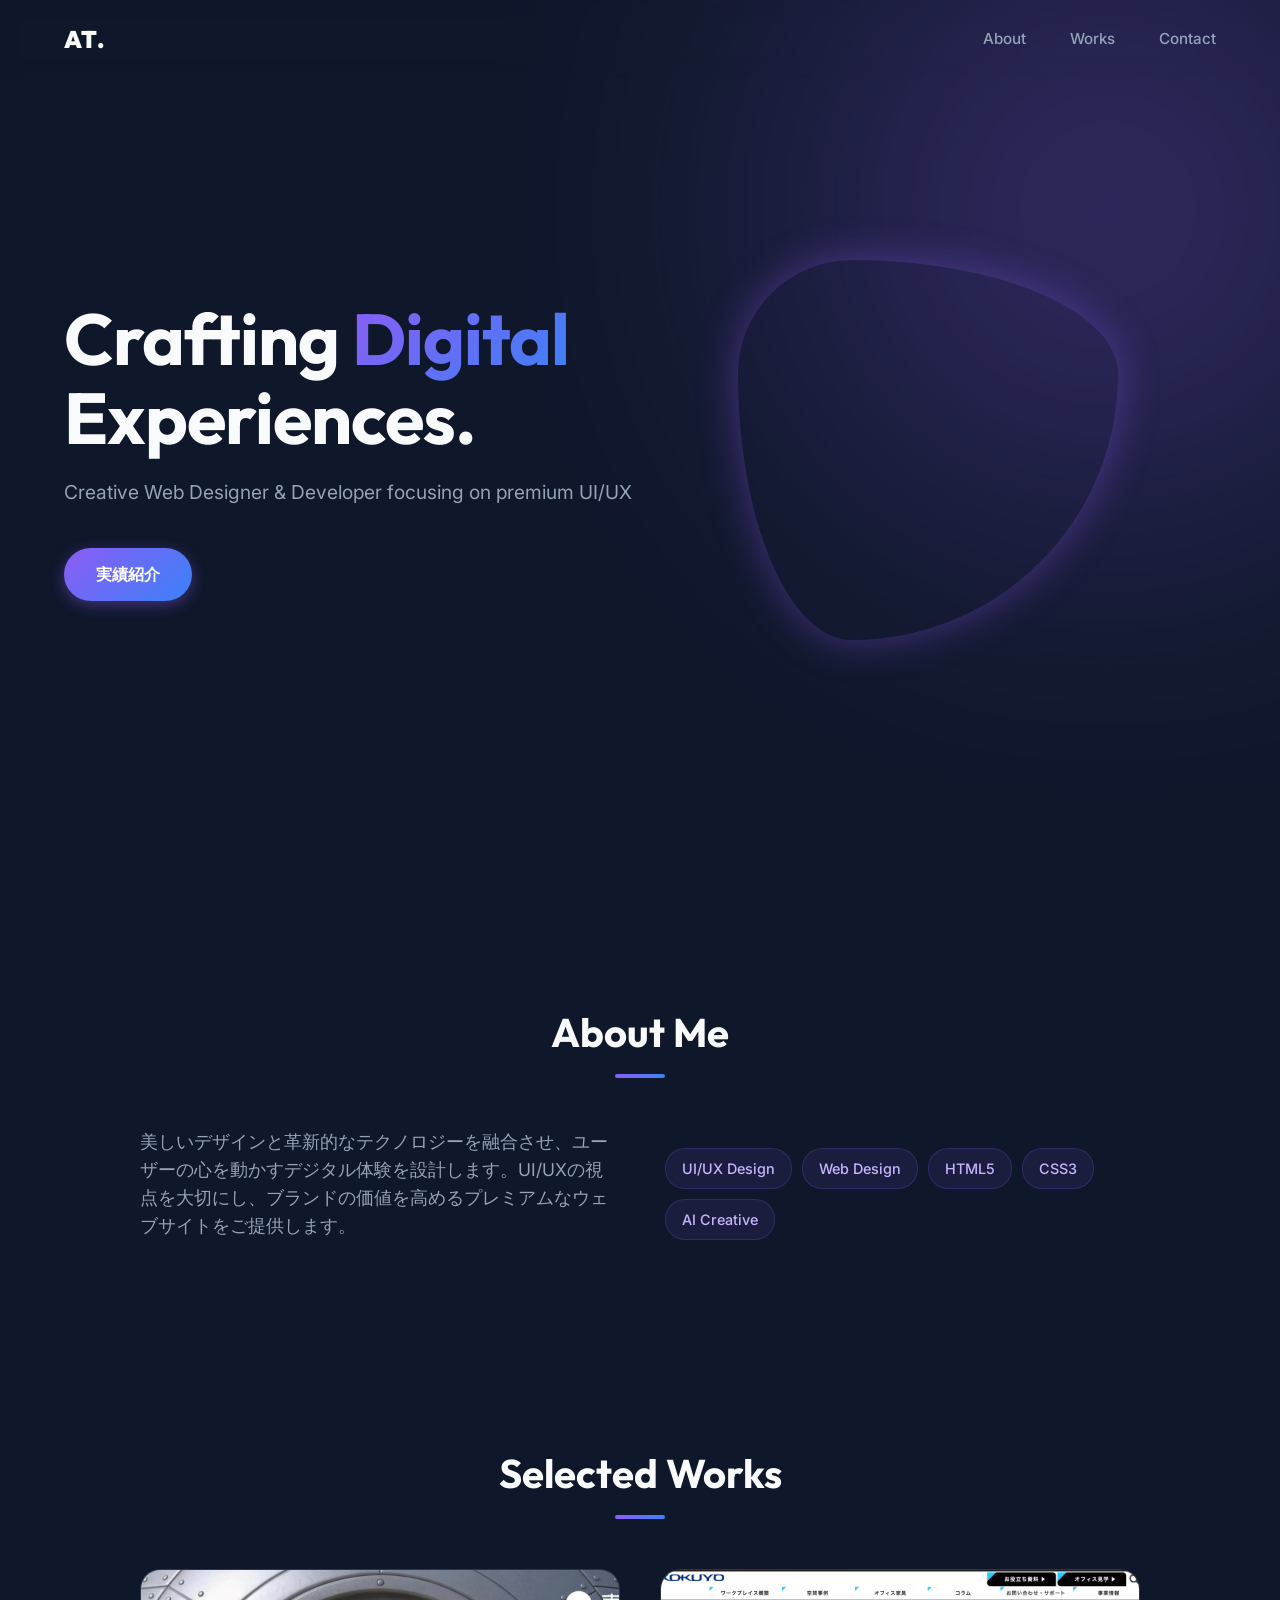
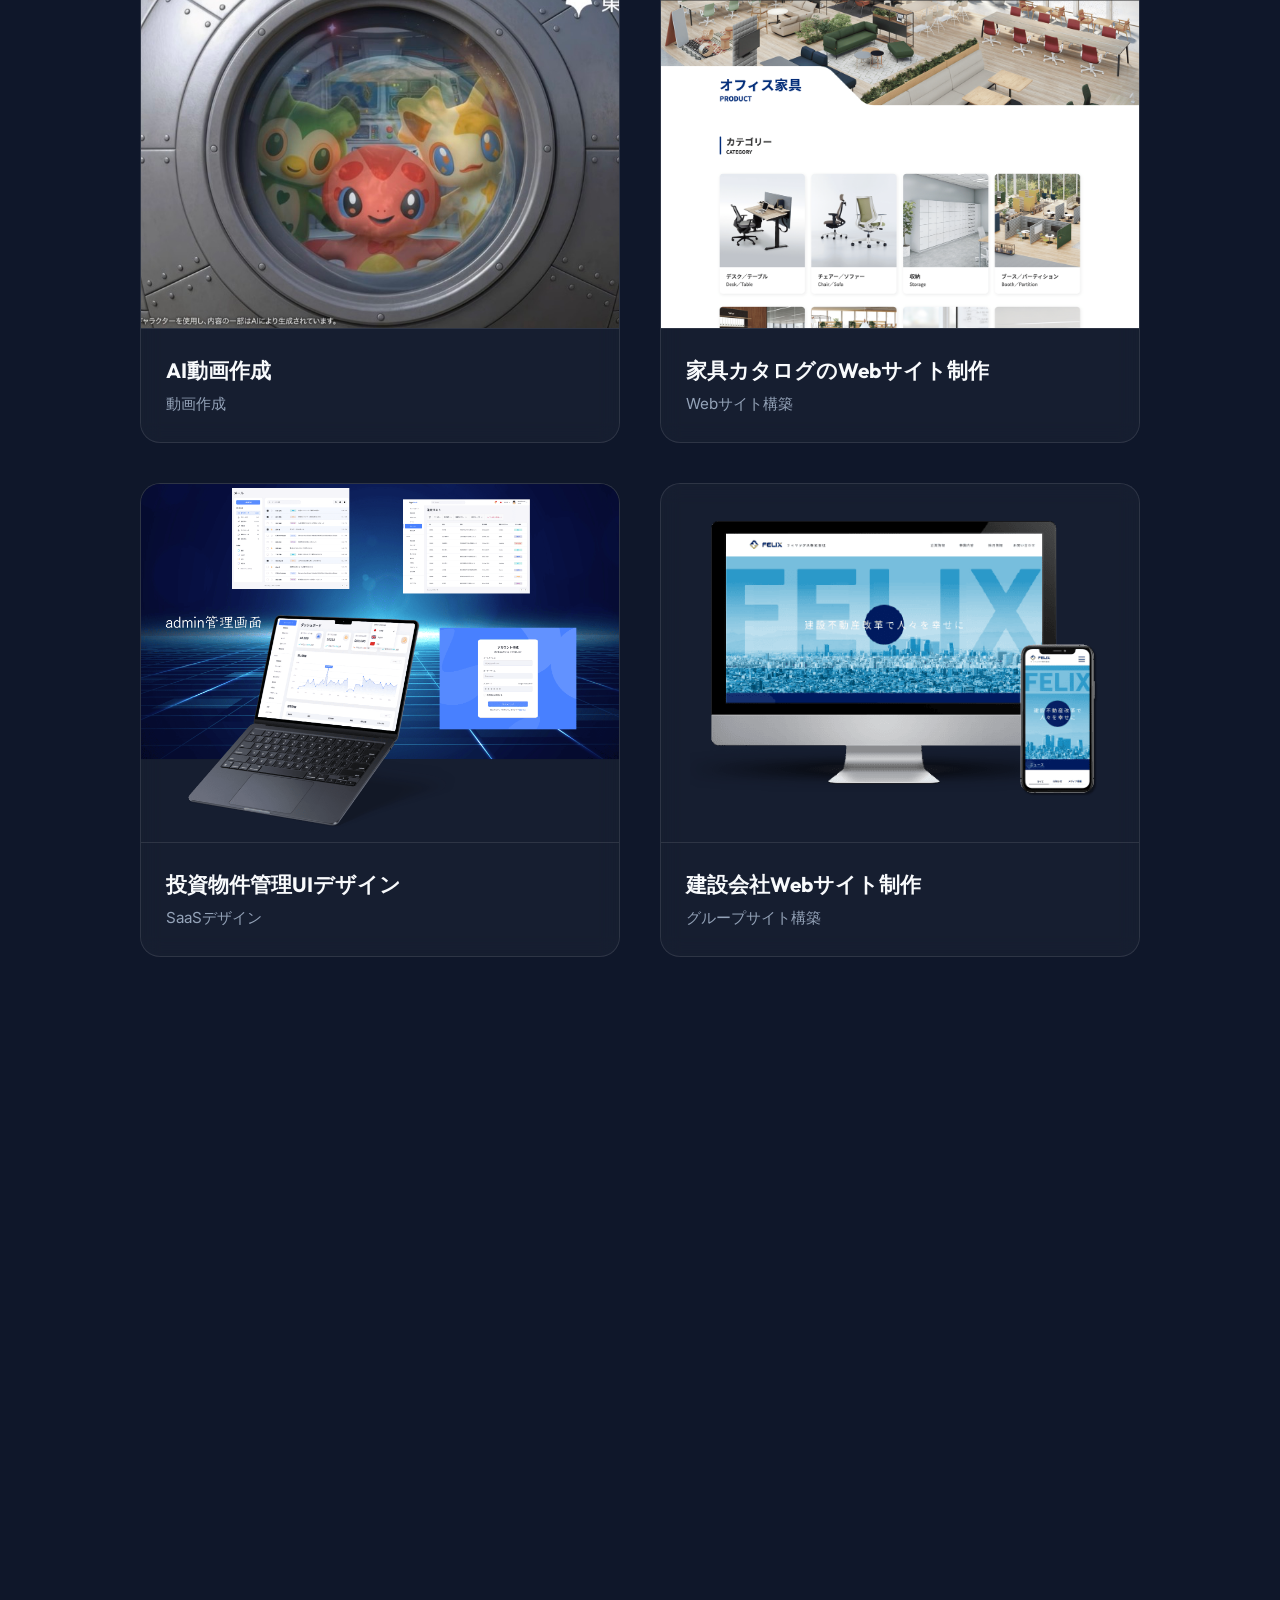
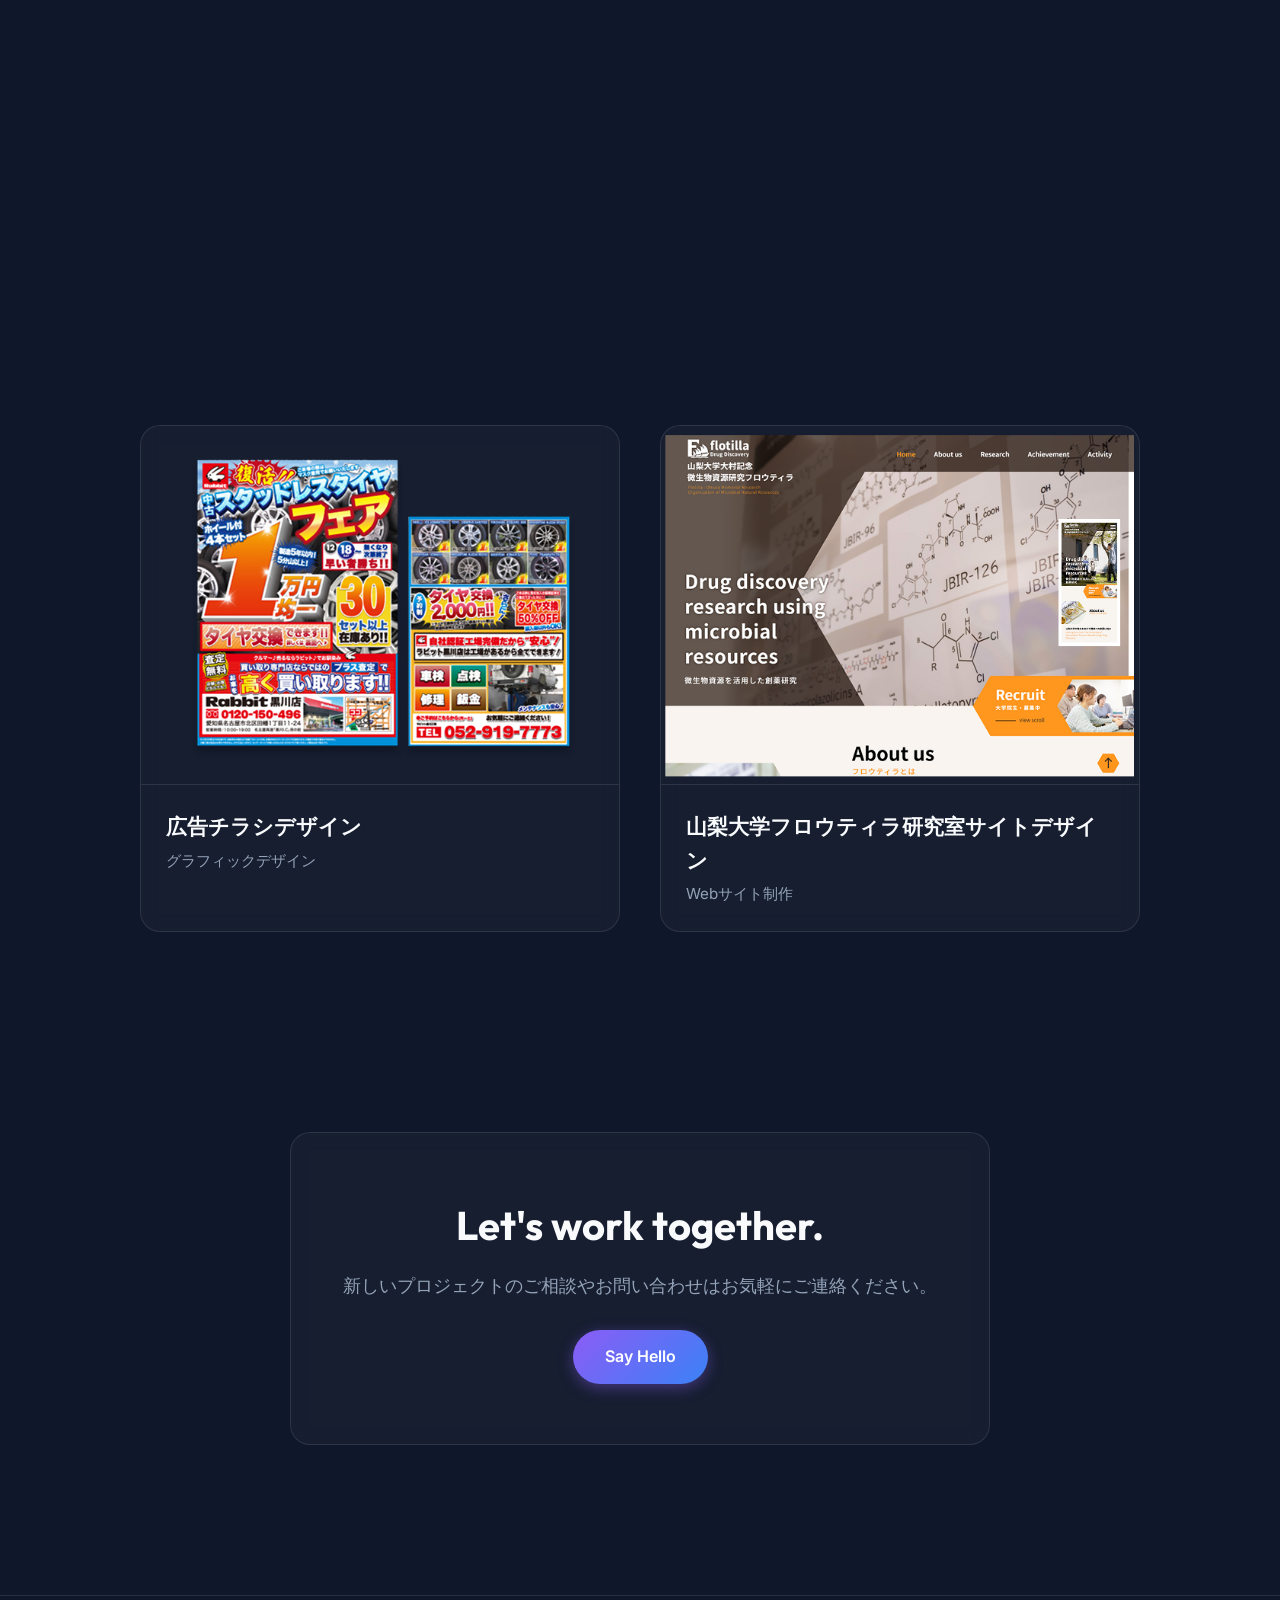
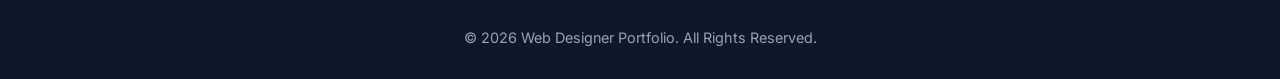
==== index.html @ 3c12f91e "Add files via upload" ====
<!DOCTYPE html>
<html lang="ja">

<head>
    <meta charset="UTF-8">
    <meta name="viewport" content="width=device-width, initial-scale=1.0">
    <title>AT Portfolio</title>
    <!-- Google Fonts -->
    <link rel="preconnect" href="https://fonts.googleapis.com">
    <link rel="preconnect" href="https://fonts.gstatic.com" crossorigin>
    <link
        href="https://fonts.googleapis.com/css2?family=Inter:wght@400;500;600&family=Outfit:wght@500;700;900&display=swap"
        rel="stylesheet">
    <link rel="stylesheet" href="style.css">
</head>

<body>
    <!-- Navbar -->
    <nav class="navbar">
        <div class="logo">AT.</div>
        <div class="nav-links">
            <a href="#about">About</a>
            <a href="#works">Works</a>
            <a href="#contact">Contact</a>
        </div>
        <div class="burger">
            <div class="line1"></div>
            <div class="line2"></div>
            <div class="line3"></div>
        </div>
    </nav>

    <!-- Hero Section -->
    <section id="hero" class="hero">
        <div class="hero-content fade-in">
            <h1 class="hero-title">Crafting <span class="highlight">Digital</span><br>Experiences.</h1>
            <p class="hero-subtitle">Creative Web Designer & Developer focusing on premium UI/UX</p>
            <a href="#works" class="btn primary-btn">実績紹介</a>
        </div>
        <div class="hero-image">
            <div class="hero-image-wrapper glow">
                <!-- <img src="images/profile1.png" alt="Profile Avatar"> -->
            </div>
        </div>
    </section>

    <!-- About Section -->
    <section id="about" class="about section-padding">
        <div class="section-header fade-in">
            <h2>About Me</h2>
            <div class="divider"></div>
        </div>
        <div class="about-grid">
            <div class="about-text fade-in">
                <p>美しいデザインと革新的なテクノロジーを融合させ、ユーザーの心を動かすデジタル体験を設計します。UI/UXの視点を大切にし、ブランドの価値を高めるプレミアムなウェブサイトをご提供します。</p>
            </div>
            <div class="skills fade-in">
                <div class="skill-tag">UI/UX Design</div>
                <div class="skill-tag">Web Design</div>
                <div class="skill-tag">HTML5</div>
                <div class="skill-tag">CSS3</div>
                <div class="skill-tag">AI Creative</div>
            </div>
        </div>
    </section>

    <!-- Works Section -->
    <section id="works" class="works section-padding">
        <div class="section-header fade-in">
            <h2>Selected Works</h2>
            <div class="divider"></div>
        </div>
        <div class="works-grid">
            <!-- Work 1 -->
            <div class="work-card glass fade-in">
                <a href="project-1.html" class="work-link">
                    <div class="work-img">
                        <img src="images/work1.jpg" alt="Project 1">
                        <div class="work-overlay">
                            <span class="btn-sm">View Project</span>
                        </div>
                    </div>
                </a>
                <div class="work-info">
                    <h3>AI動画作成</h3>
                    <p>動画作成</p>
                </div>
            </div>
            <!-- Work 2 -->
            <div class="work-card glass fade-in">
                <a href="project-2.html" class="work-link">
                    <div class="work-img">
                        <img src="images/work2.png" alt="Project 2">
                        <div class="work-overlay">
                            <span class="btn-sm">View Project</span>
                        </div>
                    </div>
                </a>
                <div class="work-info">
                    <h3>家具カタログのWebサイト制作</h3>
                    <p>Webサイト構築</p>
                </div>
            </div>
            <!-- Work 3 -->
            <div class="work-card glass fade-in">
                <a href="project-3.html" class="work-link">
                    <div class="work-img">
                        <img src="images/works3.png" alt="Project 1">
                        <div class="work-overlay">
                            <span class="btn-sm">View Project</span>
                        </div>
                    </div>
                </a>
                <div class="work-info">
                    <h3>投資物件管理UIデザイン</h3>
                    <p>SaaSデザイン</p>
                </div>
            </div>
            <!-- Work 4 -->
            <div class="work-card glass fade-in">
                <a href="project-4.html" class="work-link">
                    <div class="work-img">
                        <img src="images/work4.png" alt="Project 2">
                        <div class="work-overlay">
                            <span class="btn-sm">View Project</span>
                        </div>
                    </div>
                </a>
                <div class="work-info">
                    <h3>建設会社Webサイト制作</h3>
                    <p>グループサイト構築</p>
                </div>
            </div>
            <!-- Work 5 -->
            <div class="work-card glass fade-in">
                <a href="project-5.html" class="work-link">
                    <div class="work-img">
                        <img src="images/work5.png" alt="Project 2">
                        <div class="work-overlay">
                            <span class="btn-sm">View Project</span>
                        </div>
                    </div>
                </a>
                <div class="work-info">
                    <h3>公益財団法人ロゴ制作</h3>
                    <p>ロゴデザイン・進行管理</p>
                </div>
            </div>
            <!-- Work 6 -->
            <div class="work-card no-hover glass fade-in">
                <div class="work-img">
                    <img src="images/estate-lp.png" alt="Project 6">
                </div>
                <div class="work-info">
                    <h3>不動産LPデザイン</h3>
                    <p>LPデザイン</p>
                </div>
            </div>
            <!-- Work 7 -->
            <div class="work-card no-hover glass fade-in">
                <div class="work-img">
                    <img src="images/cookie-lp.png" alt="Project 7">
                </div>
                <div class="work-info">
                    <h3>洋菓子LPデザイン</h3>
                    <p>LPデザイン</p>
                </div>
            </div>
            <!-- Work 8 -->
            <div class="work-card no-hover glass fade-in">
                <div class="work-img">
                    <img src="images/house-coporatesite.png" alt="Project 8">
                </div>
                <div class="work-info">
                    <h3>工務店コーポレートサイト</h3>
                    <p>Webサイト制作</p>
                </div>
            </div>
            <!-- Work 9 -->
            <div class="work-card no-hover glass fade-in">
                <div class="work-img">
                    <img src="images/rabbit_ad.png" alt="Project 9">
                </div>
                <div class="work-info">
                    <h3>広告チラシデザイン</h3>
                    <p>グラフィックデザイン</p>
                </div>
            </div>
            <!-- Work 10 -->
            <div class="work-card no-hover glass fade-in">
                <div class="work-img">
                    <img src="images/flotilla.png" alt="Project 10">
                </div>
                <div class="work-info">
                    <h3>山梨大学フロウティラ研究室サイトデザイン</h3>
                    <p>Webサイト制作</p>
                </div>
            </div>
        </div>
    </section>

    <!-- Contact Section -->
    <section id="contact" class="contact section-padding">
        <div class="contact-card glass fade-in">
            <h2>Let's work together.</h2>
            <p>新しいプロジェクトのご相談やお問い合わせはお気軽にご連絡ください。</p>
            <a href="mailto:hello@example.com" class="btn primary-btn">Say Hello</a>
        </div>
    </section>

    <footer>
        <p>© 2026 Web Designer Portfolio. All Rights Reserved.</p>
    </footer>

    <script src="script.js"></script>
</body>

</html>
---- style.css ----
/* ====================================================
   Variables & Reset
   ==================================================== */
:root {
    --bg-color: #0f172a;
    --text-primary: #f8fafc;
    --text-sec: #94a3b8;
    --accent-1: #8b5cf6;
    --accent-2: #3b82f6;
    --glass-bg: rgba(255, 255, 255, 0.03);
    --glass-border: rgba(255, 255, 255, 0.1);
    
    --font-heading: 'Outfit', sans-serif;
    --font-body: 'Inter', sans-serif;
}

* { margin: 0; padding: 0; box-sizing: border-box; }
html { scroll-behavior: smooth; }

body {
    background-color: var(--bg-color);
    color: var(--text-primary);
    font-family: var(--font-body);
    line-height: 1.6;
    overflow-x: hidden;
}

/* ====================================================
   Typography & Utilities
   ==================================================== */
h1, h2, h3 { font-family: var(--font-heading); }
a { text-decoration: none; color: inherit; }

.section-padding { padding: 100px 5%; }

.fade-in {
    opacity: 0;
    transform: translateY(30px);
    transition: opacity 0.8s ease, transform 0.8s ease;
}
.fade-in.appear {
    opacity: 1;
    transform: translateY(0);
}

.highlight {
    background: linear-gradient(135deg, var(--accent-1), var(--accent-2));
    -webkit-background-clip: text;
    background-clip: text;
    -webkit-text-fill-color: transparent;
}

.btn {
    display: inline-block;
    padding: 14px 32px;
    border-radius: 30px;
    font-weight: 600;
    transition: all 0.3s ease;
    cursor: pointer;
}

.primary-btn {
    background: linear-gradient(135deg, var(--accent-1), var(--accent-2));
    color: #fff;
    box-shadow: 0 4px 15px rgba(139, 92, 246, 0.4);
}
.primary-btn:hover {
    transform: translateY(-2px);
    box-shadow: 0 6px 20px rgba(139, 92, 246, 0.6);
}

/* Glassmorphism */
.glass {
    background: var(--glass-bg);
    backdrop-filter: blur(10px);
    -webkit-backdrop-filter: blur(10px);
    border: 1px solid var(--glass-border);
    border-radius: 20px;
}

/* ====================================================
   Navbar
   ==================================================== */
.navbar {
    position: fixed;
    top: 0; left: 0; right: 0;
    padding: 20px 5%;
    display: flex;
    justify-content: space-between;
    align-items: center;
    z-index: 100;
    backdrop-filter: blur(10px);
    -webkit-backdrop-filter: blur(10px);
    transition: background 0.3s ease;
}
.navbar.scrolled {
    background: rgba(15, 23, 42, 0.8);
    border-bottom: 1px solid var(--glass-border);
}

.logo { font-family: var(--font-heading); font-size: 1.5rem; font-weight: 900; letter-spacing: 1px; }

.nav-links a {
    margin-left: 40px;
    font-size: 0.95rem;
    font-weight: 500;
    transition: color 0.3s ease;
    color: var(--text-sec);
}
.nav-links a:hover { color: var(--text-primary); }

.burger { display: none; cursor: pointer; }
.burger div { width: 25px; height: 2px; background-color: #fff; margin: 5px; transition: 0.3s; }

/* ====================================================
   Hero Section
   ==================================================== */
.hero {
    height: 100vh;
    display: flex;
    align-items: center;
    justify-content: space-around;
    padding: 0 5%;
    position: relative;
    overflow: hidden;
}
/* Abstract BG */
.hero::before {
    content: '';
    position: absolute;
    top: -10%; right: -10%;
    width: 600px; height: 600px;
    background: var(--accent-1);
    filter: blur(150px);
    opacity: 0.3;
    border-radius: 50%;
    z-index: -1;
}

.hero-content { flex: 1; z-index: 2; max-width: 600px; }
.hero-title { font-size: 4.5rem; line-height: 1.1; margin-bottom: 20px; letter-spacing: -1px; }
.hero-subtitle { font-size: 1.2rem; color: var(--text-sec); margin-bottom: 40px; }

.hero-image { flex: 1; display: flex; justify-content: center; align-items: center; z-index: 2; }
.hero-image-wrapper {
    width: 380px; height: 380px;
    border-radius: 30% 70% 70% 30% / 30% 30% 70% 70%;
    overflow: hidden;
    position: relative;
    animation: floating-blob 8s ease-in-out infinite alternate;
}
.hero-image-wrapper.glow {
    box-shadow: 0 0 40px rgba(139, 92, 246, 0.4);
}
.hero-image img {
    width: 100%; height: 100%; object-fit: cover;
}

@keyframes floating-blob {
    0%   { border-radius: 30% 70% 70% 30% / 30% 30% 70% 70%; transform: translateY(0); }
    100% { border-radius: 50% 50% 30% 70% / 50% 70% 30% 50%; transform: translateY(-20px); }
}

/* ====================================================
   About Section
   ==================================================== */
.section-header { margin-bottom: 50px; text-align: center; }
.section-header h2 { font-size: 2.5rem; margin-bottom: 10px; }
.divider { width: 50px; height: 4px; background: linear-gradient(90deg, var(--accent-1), var(--accent-2)); margin: 0 auto; border-radius: 2px; }

.about-grid { display: grid; grid-template-columns: 1fr 1fr; gap: 50px; align-items: center; max-width: 1000px; margin: 0 auto; }
.about-text { font-size: 1.1rem; color: var(--text-sec); }
.skills { display: flex; flex-wrap: wrap; gap: 10px; margin-top: 20px; }
.skill-tag {
    background: rgba(139, 92, 246, 0.1);
    color: #c4b5fd;
    padding: 8px 16px;
    border-radius: 20px;
    font-size: 0.9rem;
    font-weight: 500;
    border: 1px solid rgba(139, 92, 246, 0.2);
    transition: all 0.3s ease;
}
.skill-tag:hover { background: rgba(139, 92, 246, 0.2); transform: translateY(-2px); }

/* ====================================================
   Works Section
   ==================================================== */
.works-grid { display: grid; grid-template-columns: repeat(auto-fit, minmax(320px, 1fr)); gap: 40px; max-width: 1000px; margin: 0 auto; }
.work-card { overflow: hidden; transition: transform 0.4s ease; }
.work-card:hover { transform: translateY(-10px); }

.work-link { display: block; width: 100%; text-decoration: none; color: inherit; }

.work-img { position: relative; overflow: hidden; aspect-ratio: 4/3; }
.work-img img { width: 100%; height: 100%; object-fit: cover; transition: transform 0.6s ease; }
.work-card:hover .work-img img { transform: scale(1.05); }

.work-overlay {
    position: absolute; inset: 0;
    background: rgba(15, 23, 42, 0.6);
    display: flex; justify-content: center; align-items: center;
    opacity: 0; transition: opacity 0.3s ease;
}
.work-card:hover .work-overlay { opacity: 1; }

.btn-sm {
    background: #fff; color: var(--bg-color);
    padding: 10px 24px; border-radius: 24px; font-weight: 600; font-size: 0.9rem;
    display: inline-block;
    box-shadow: 0 4px 15px rgba(0,0,0,0.2);
}

.work-info { padding: 25px; border-top: 1px solid var(--glass-border); }
.work-info h3 { font-size: 1.3rem; margin-bottom: 5px; }
.work-info p { color: var(--text-sec); font-size: 0.95rem; }

/* No-hover variant */
.work-card.no-hover { cursor: default; }
.work-card.no-hover:hover { transform: none; }
.work-card.no-hover:hover .work-img img { transform: none; }

/* ====================================================
   Contact & Footer
   ==================================================== */
.contact-card {
    max-width: 700px; margin: 0 auto;
    text-align: center; padding: 60px 40px;
}
.contact-card h2 { font-size: 2.5rem; margin-bottom: 15px; font-family: var(--font-heading); }
.contact-card p { color: var(--text-sec); margin-bottom: 30px; font-size: 1.1rem; }

footer { text-align: center; padding: 30px; border-top: 1px solid var(--glass-border); color: var(--text-sec); font-size: 0.9rem; margin-top: 50px; }

/* ====================================================
   Responsive
   ==================================================== */
@media screen and (max-width: 1024px) {
    .hero-title { font-size: 3.5rem; }
    .hero-image-wrapper { width: 300px; height: 300px; }
}

@media screen and (max-width: 768px) {
    .nav-links {
        position: absolute; right: 0; top: 70px;
        background: rgba(15, 23, 42, 0.95);
        backdrop-filter: blur(10px);
        border-bottom: 1px solid var(--glass-border);
        flex-direction: column; width: 100%; text-align: center;
        transform: translateY(-150%); transition: transform 0.4s ease; z-index: -1; padding-bottom: 20px;
    }
    .nav-links.nav-active { transform: translateY(0); box-shadow: 0 10px 20px rgba(0,0,0,0.3); }
    .nav-links a { margin: 20px 0; display: block; margin-left: 0; }
    
    .burger { display: block; }
    
    .hero { flex-direction: column; justify-content: center; text-align: center; padding-top: 120px; }
    .hero-title { font-size: 3rem; margin-top: 30px; }
    .hero-image { order: -1; margin-bottom: 20px; }
    
    .about-grid { grid-template-columns: 1fr; gap: 30px; }

    /* Work Card SP visibility */
    .work-overlay {
        opacity: 0.45; /* SPではデフォルトでうっすら表示 */
    }
    .work-card:hover .work-overlay {
        opacity: 1;
    }
}
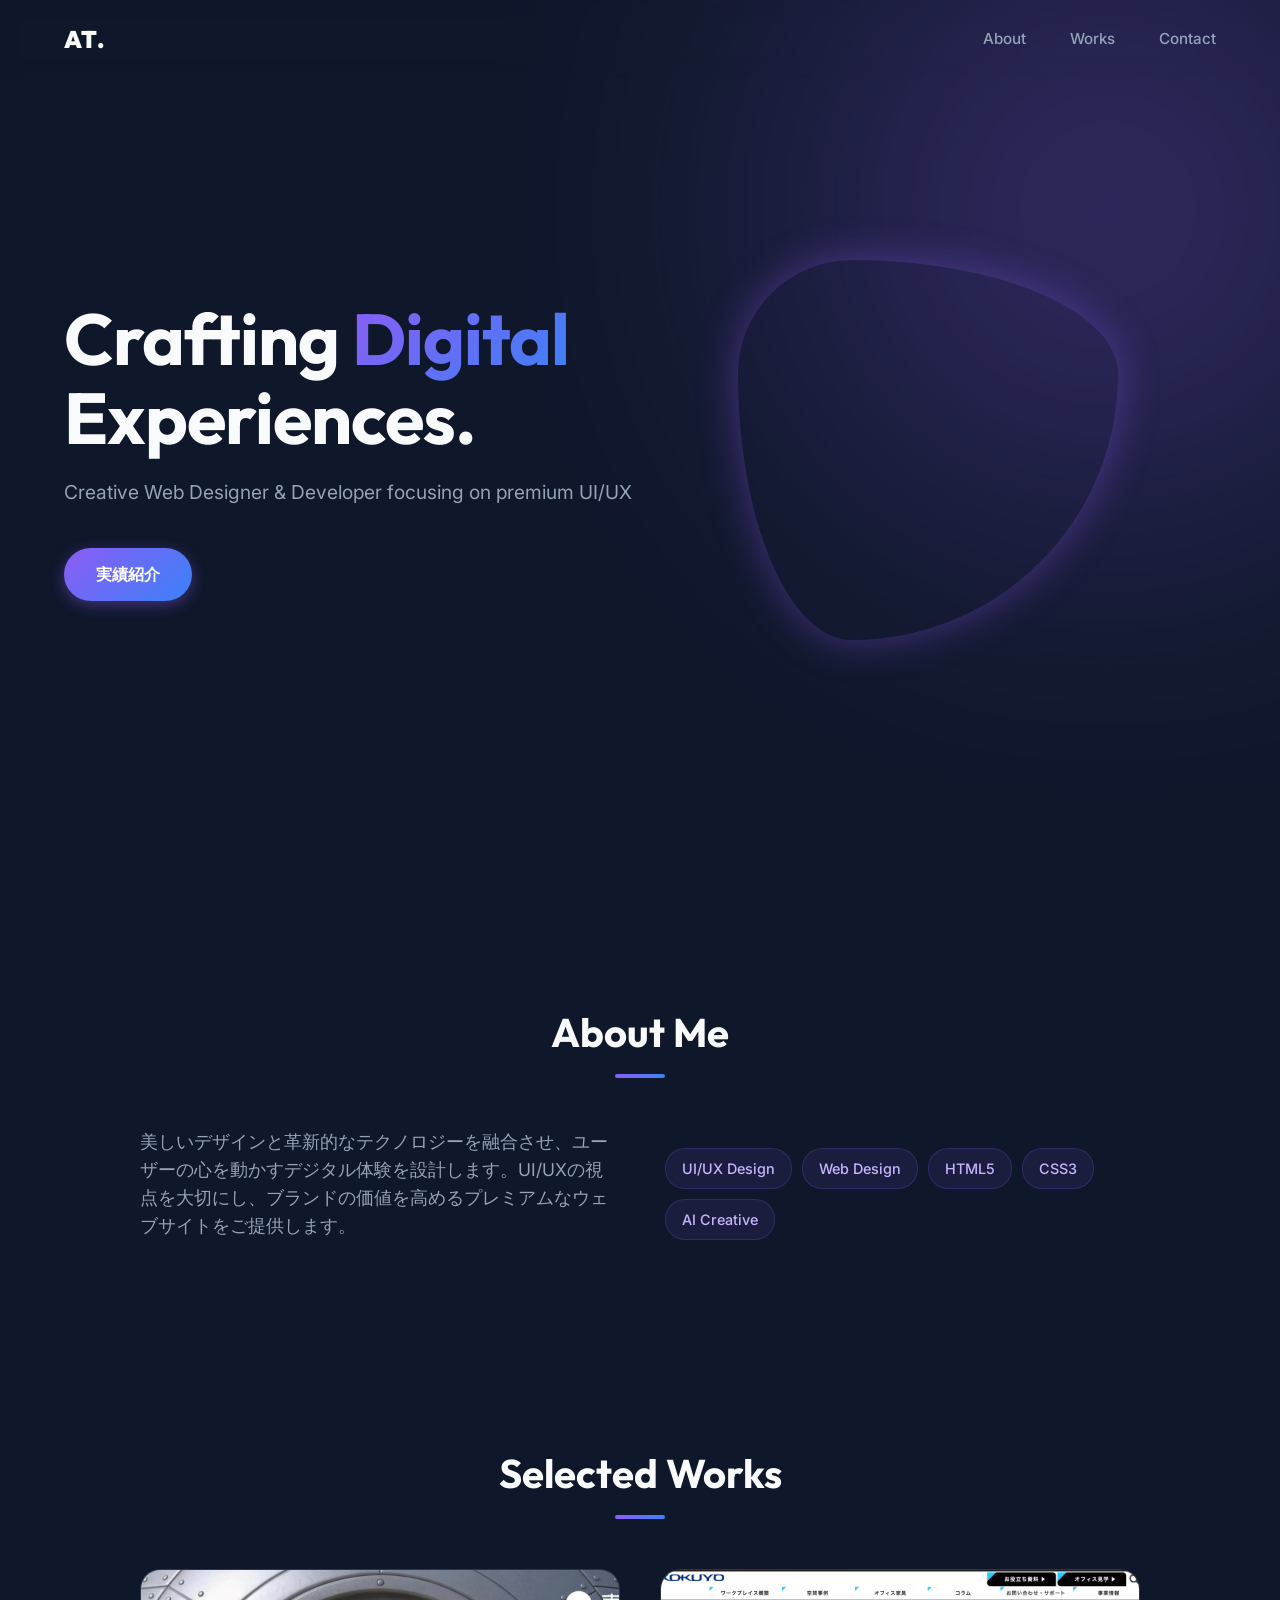
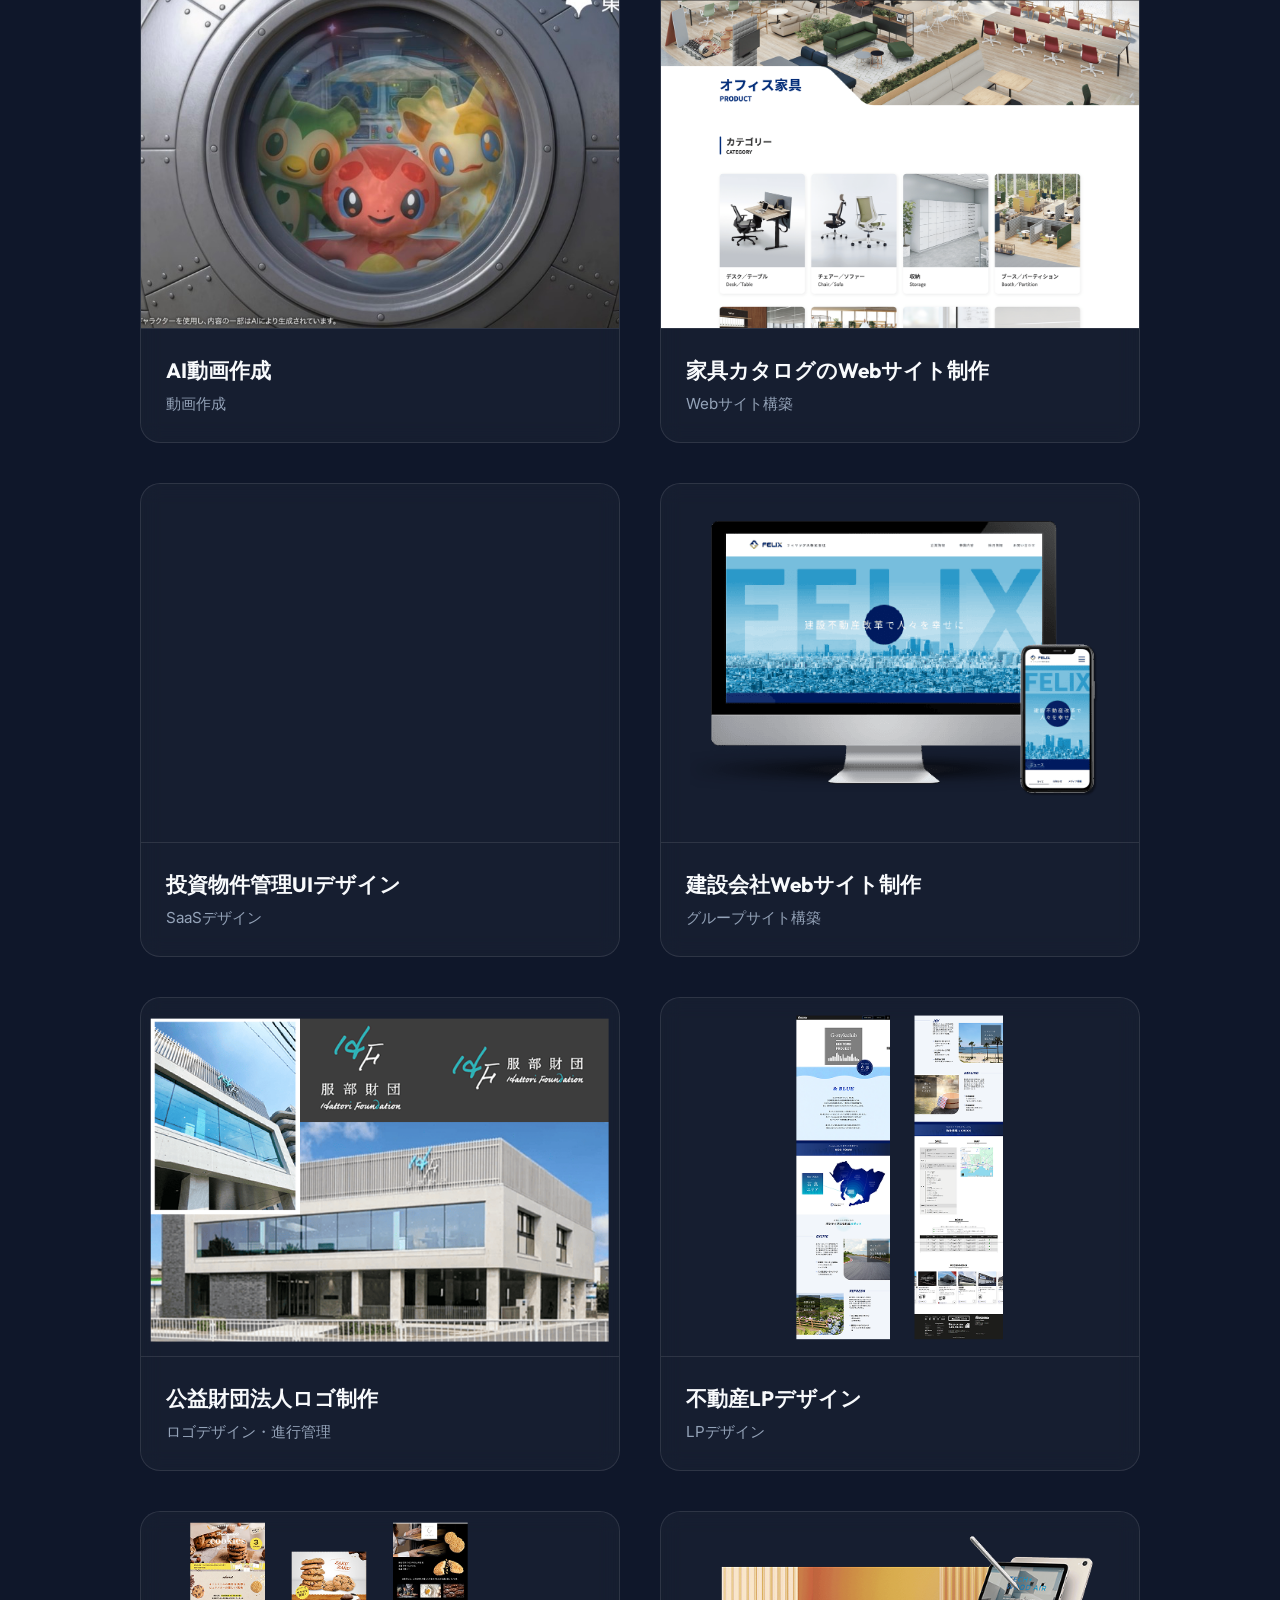
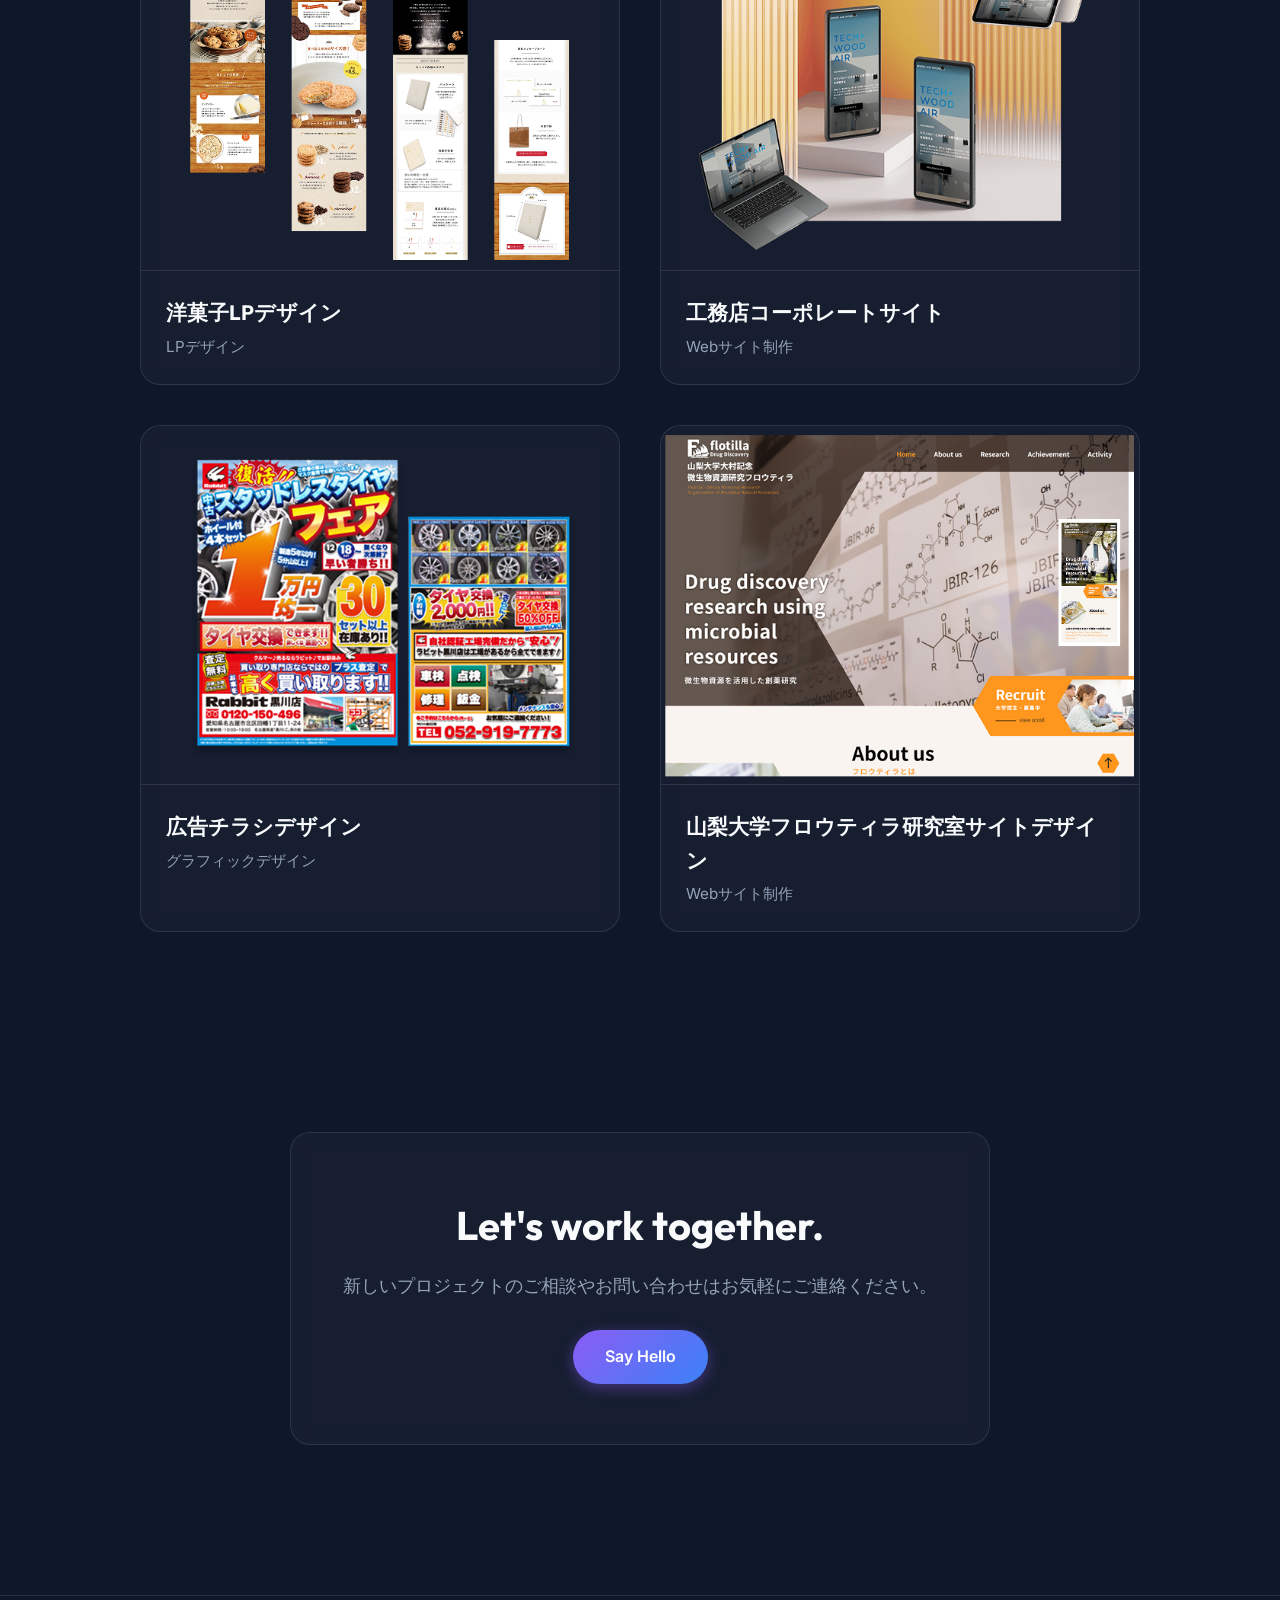
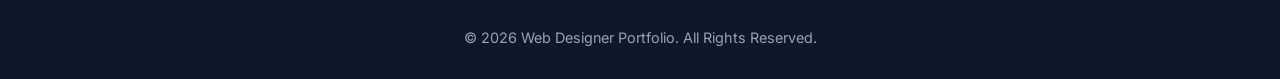
==== commit 9f93e001: "Add files via upload" ====
--- a/index.html
+++ b/index.html
@@ -4,6 +4,7 @@
 <head>
     <meta charset="UTF-8">
     <meta name="viewport" content="width=device-width, initial-scale=1.0">
+    <meta name="robots" content="noimageindex">
     <title>AT Portfolio</title>
     <!-- Google Fonts -->
     <link rel="preconnect" href="https://fonts.googleapis.com">
@@ -32,7 +33,7 @@
 
     <!-- Hero Section -->
     <section id="hero" class="hero">
-        <div class="hero-content fade-in">
+        <div class="hero-content">
             <h1 class="hero-title">Crafting <span class="highlight">Digital</span><br>Experiences.</h1>
             <p class="hero-subtitle">Creative Web Designer & Developer focusing on premium UI/UX</p>
             <a href="#works" class="btn primary-btn">実績紹介</a>
@@ -75,7 +76,7 @@
             <div class="work-card glass fade-in">
                 <a href="project-1.html" class="work-link">
                     <div class="work-img">
-                        <img src="images/work1.jpg" alt="Project 1">
+                        <img src="images/work1.jpg" alt="Project 1" loading="lazy" decoding="async">
                         <div class="work-overlay">
                             <span class="btn-sm">View Project</span>
                         </div>
@@ -90,7 +91,7 @@
             <div class="work-card glass fade-in">
                 <a href="project-2.html" class="work-link">
                     <div class="work-img">
-                        <img src="images/work2.png" alt="Project 2">
+                        <img src="images/work2.png" alt="Project 2" loading="lazy" decoding="async">
                         <div class="work-overlay">
                             <span class="btn-sm">View Project</span>
                         </div>
@@ -105,7 +106,7 @@
             <div class="work-card glass fade-in">
                 <a href="project-3.html" class="work-link">
                     <div class="work-img">
-                        <img src="images/works3.png" alt="Project 1">
+                        <img src="images/works3.png" alt="Project 1" loading="lazy" decoding="async">
                         <div class="work-overlay">
                             <span class="btn-sm">View Project</span>
                         </div>
@@ -120,7 +121,7 @@
             <div class="work-card glass fade-in">
                 <a href="project-4.html" class="work-link">
                     <div class="work-img">
-                        <img src="images/work4.png" alt="Project 2">
+                        <img src="images/work4.png" alt="Project 2" loading="lazy" decoding="async">
                         <div class="work-overlay">
                             <span class="btn-sm">View Project</span>
                         </div>
@@ -135,7 +136,7 @@
             <div class="work-card glass fade-in">
                 <a href="project-5.html" class="work-link">
                     <div class="work-img">
-                        <img src="images/work5.png" alt="Project 2">
+                        <img src="images/work5.png" alt="Project 2" loading="lazy" decoding="async">
                         <div class="work-overlay">
                             <span class="btn-sm">View Project</span>
                         </div>
@@ -149,7 +150,7 @@
             <!-- Work 6 -->
             <div class="work-card no-hover glass fade-in">
                 <div class="work-img">
-                    <img src="images/estate-lp.png" alt="Project 6">
+                    <img src="images/estate-lp.png" alt="Project 6" loading="lazy" decoding="async">
                 </div>
                 <div class="work-info">
                     <h3>不動産LPデザイン</h3>
@@ -159,7 +160,7 @@
             <!-- Work 7 -->
             <div class="work-card no-hover glass fade-in">
                 <div class="work-img">
-                    <img src="images/cookie-lp.png" alt="Project 7">
+                    <img src="images/cookie-lp.png" alt="Project 7" loading="lazy" decoding="async">
                 </div>
                 <div class="work-info">
                     <h3>洋菓子LPデザイン</h3>
@@ -169,7 +170,7 @@
             <!-- Work 8 -->
             <div class="work-card no-hover glass fade-in">
                 <div class="work-img">
-                    <img src="images/house-coporatesite.png" alt="Project 8">
+                    <img src="images/house-coporatesite.png" alt="Project 8" loading="lazy" decoding="async">
                 </div>
                 <div class="work-info">
                     <h3>工務店コーポレートサイト</h3>
@@ -179,7 +180,7 @@
             <!-- Work 9 -->
             <div class="work-card no-hover glass fade-in">
                 <div class="work-img">
-                    <img src="images/rabbit_ad.png" alt="Project 9">
+                    <img src="images/rabbit_ad.png" alt="Project 9" loading="lazy" decoding="async">
                 </div>
                 <div class="work-info">
                     <h3>広告チラシデザイン</h3>
@@ -189,7 +190,7 @@
             <!-- Work 10 -->
             <div class="work-card no-hover glass fade-in">
                 <div class="work-img">
-                    <img src="images/flotilla.png" alt="Project 10">
+                    <img src="images/flotilla.png" alt="Project 10" loading="lazy" decoding="async">
                 </div>
                 <div class="work-info">
                     <h3>山梨大学フロウティラ研究室サイトデザイン</h3>
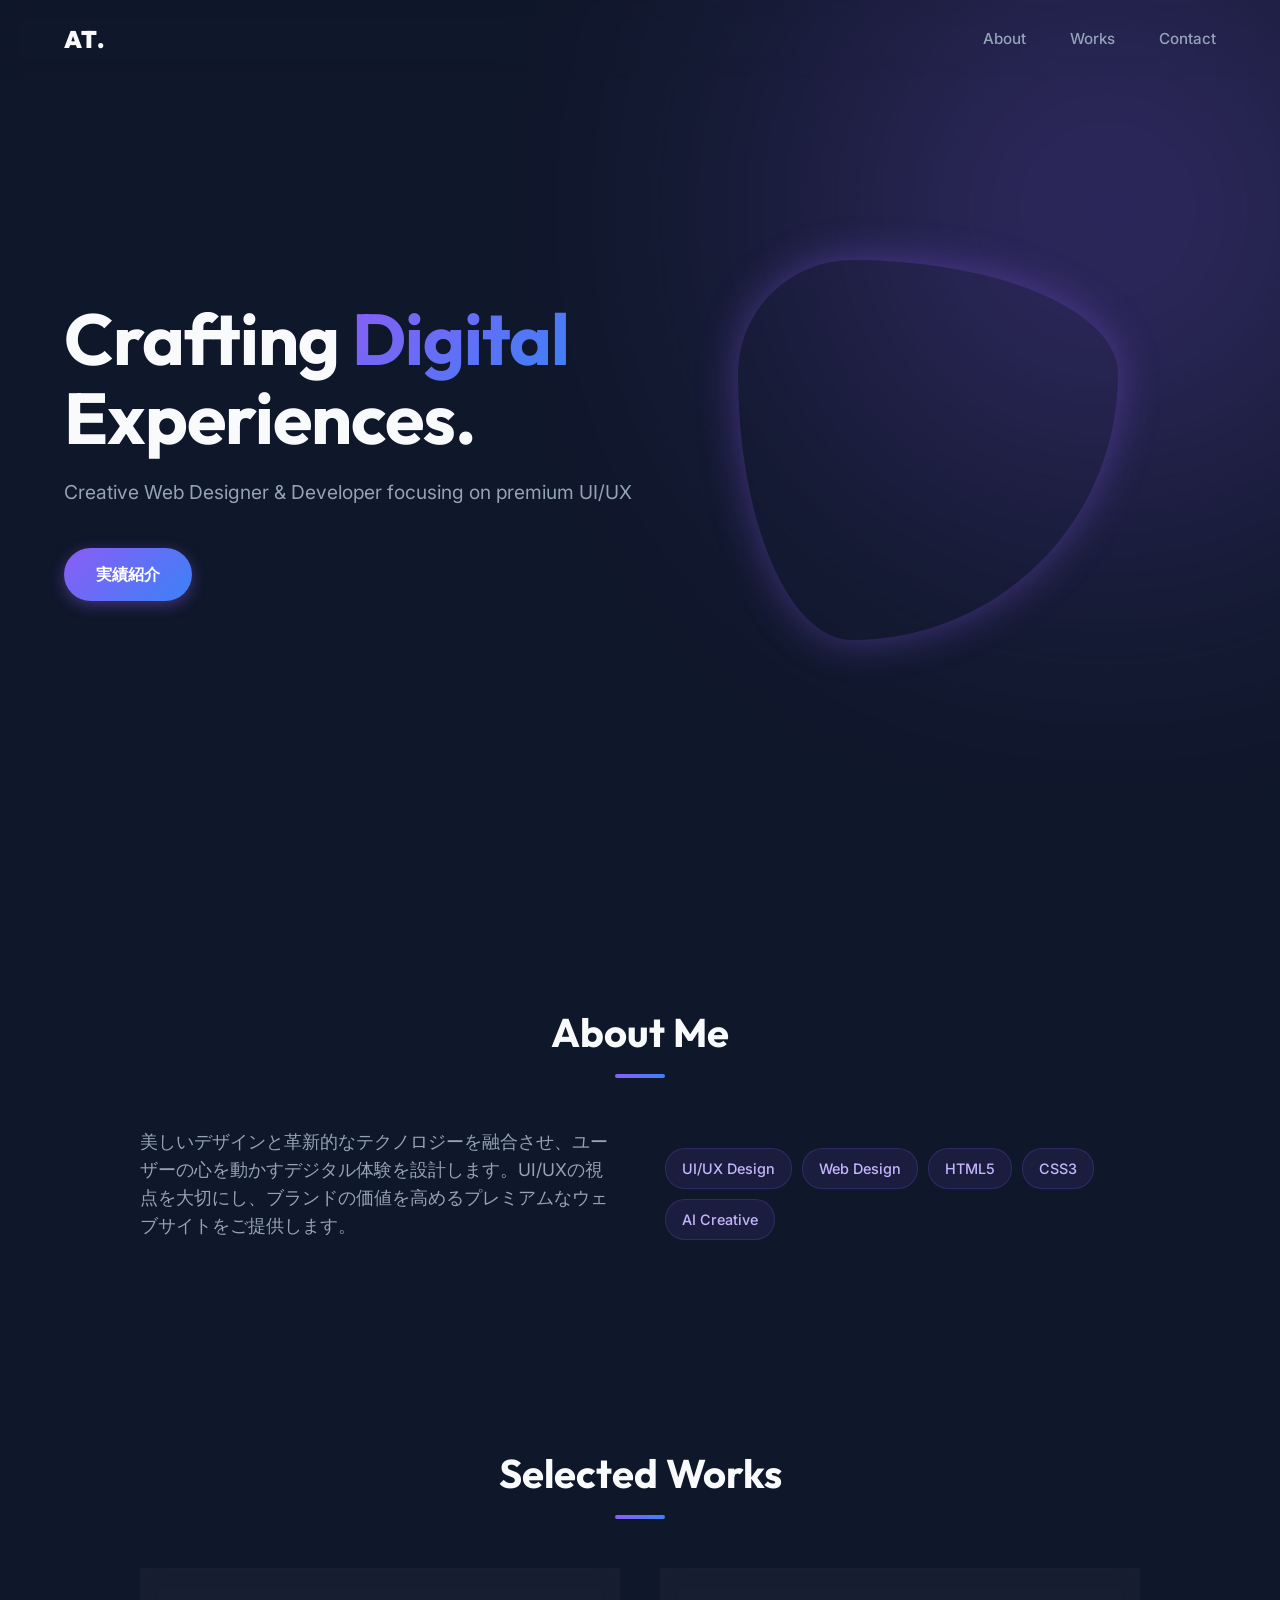
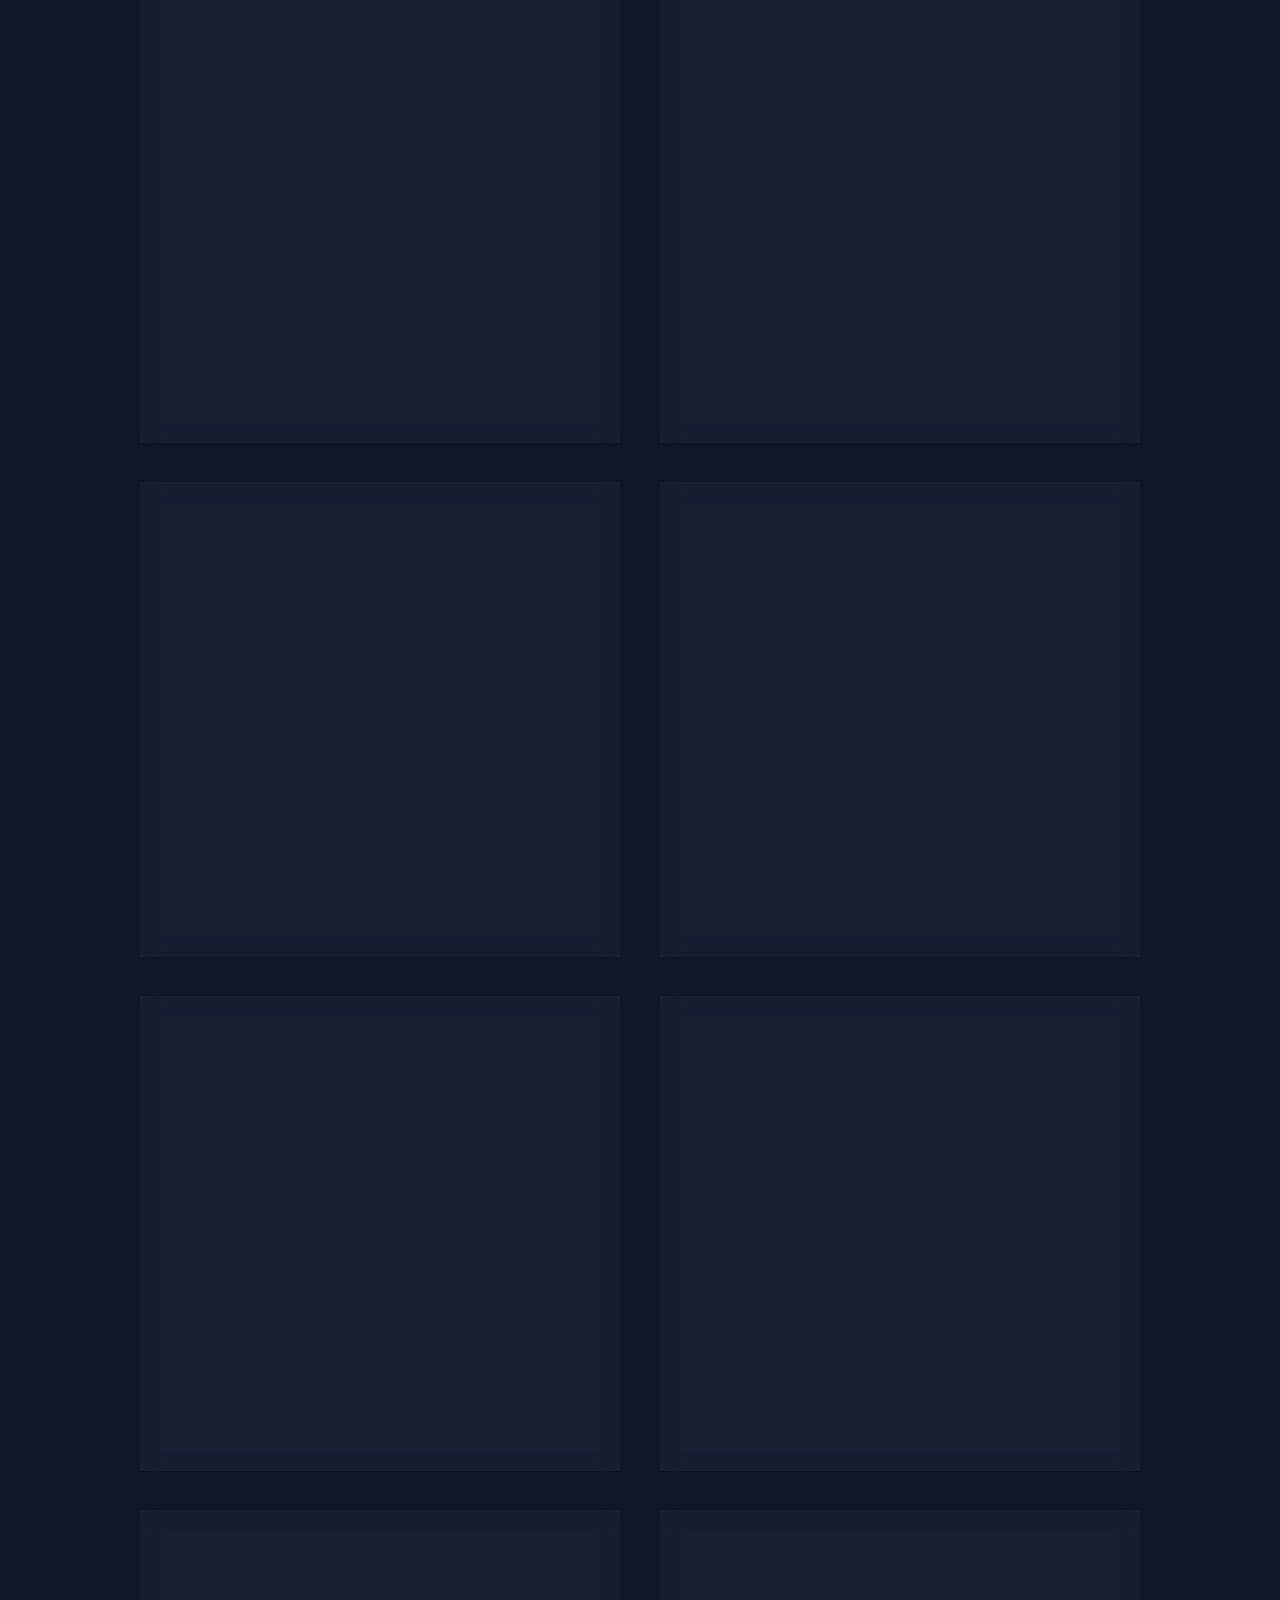
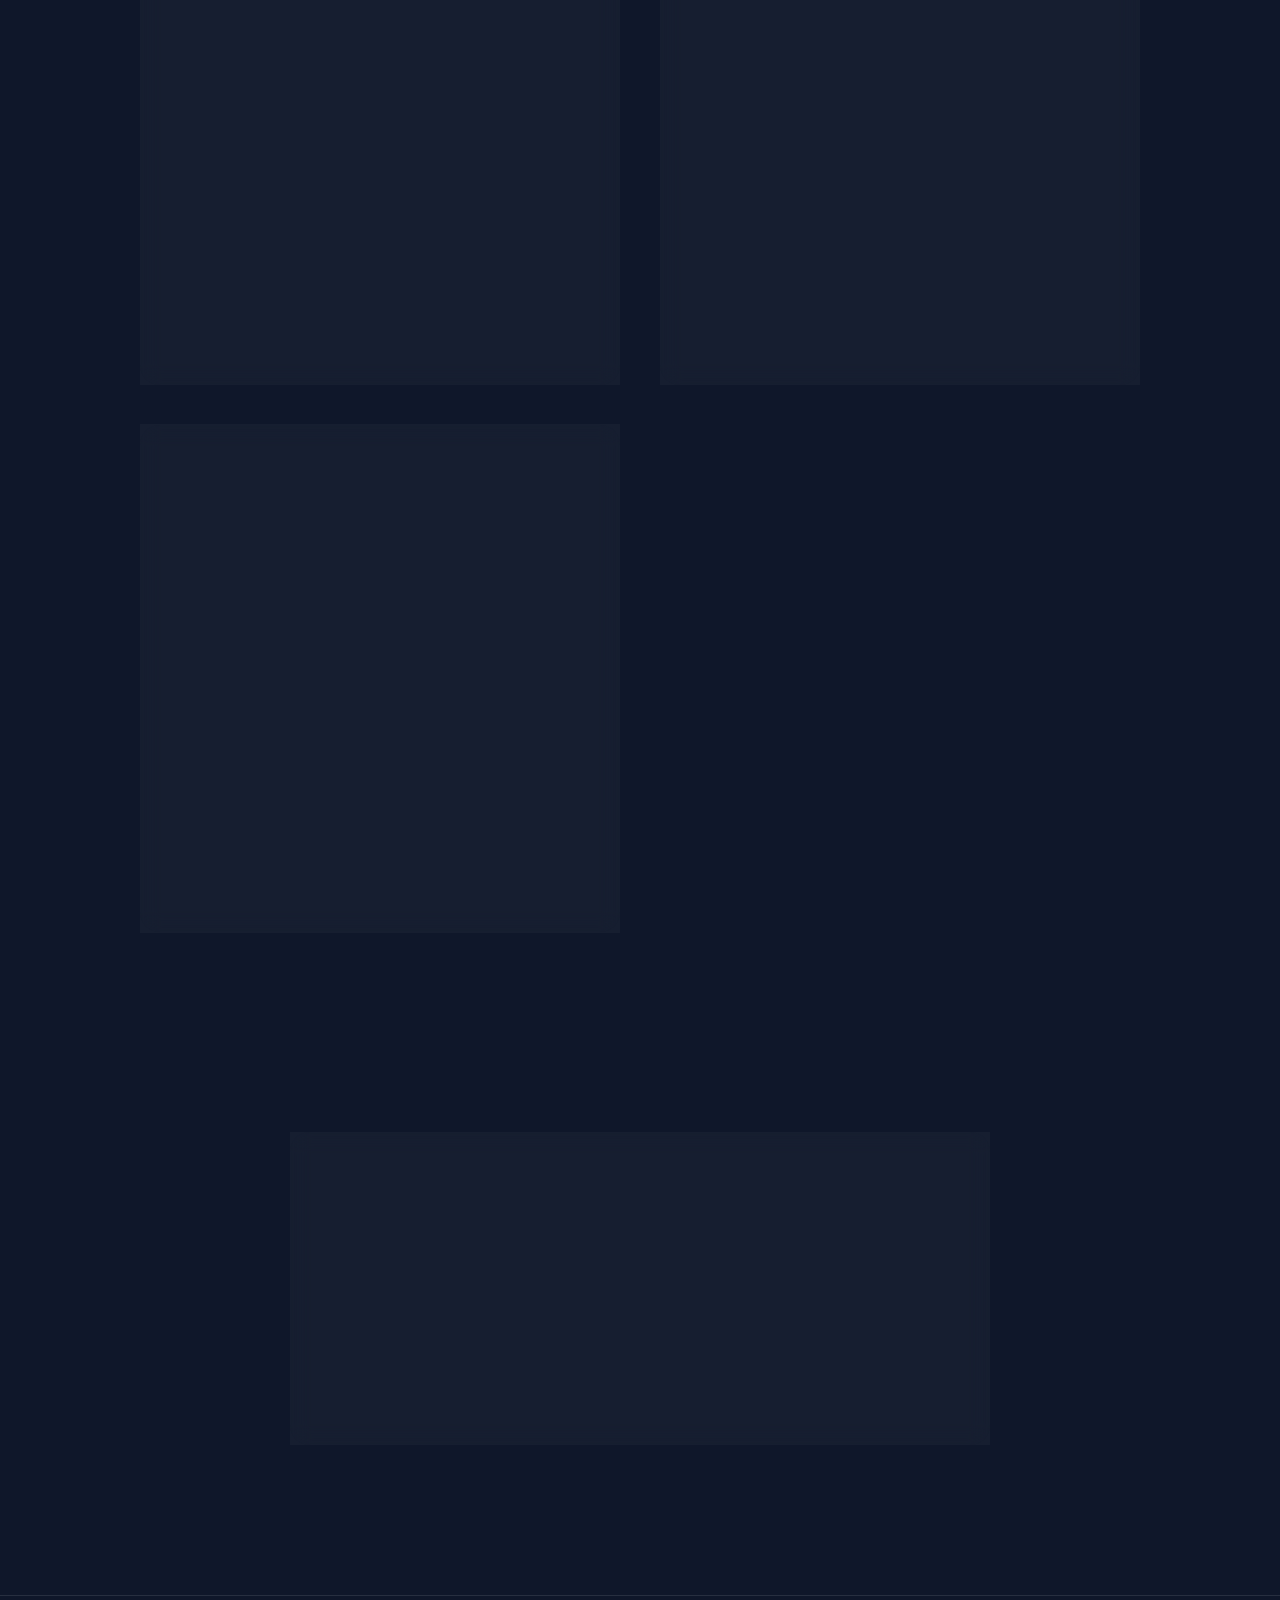
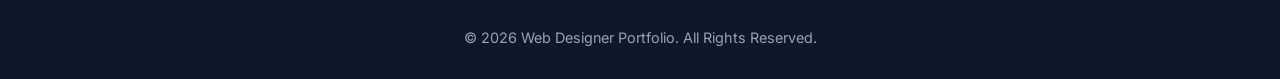
==== commit ed8bda27: "Add files via upload" ====
--- a/index.html
+++ b/index.html
@@ -102,7 +102,8 @@
                     <p>Webサイト構築</p>
                 </div>
             </div>
-            <!-- Work 3 -->
+            <!-- Work 3 (Hidden) -->
+            <!--
             <div class="work-card glass fade-in">
                 <a href="project-3.html" class="work-link">
                     <div class="work-img">
@@ -117,6 +118,7 @@
                     <p>SaaSデザイン</p>
                 </div>
             </div>
+            -->
             <!-- Work 4 -->
             <div class="work-card glass fade-in">
                 <a href="project-4.html" class="work-link">
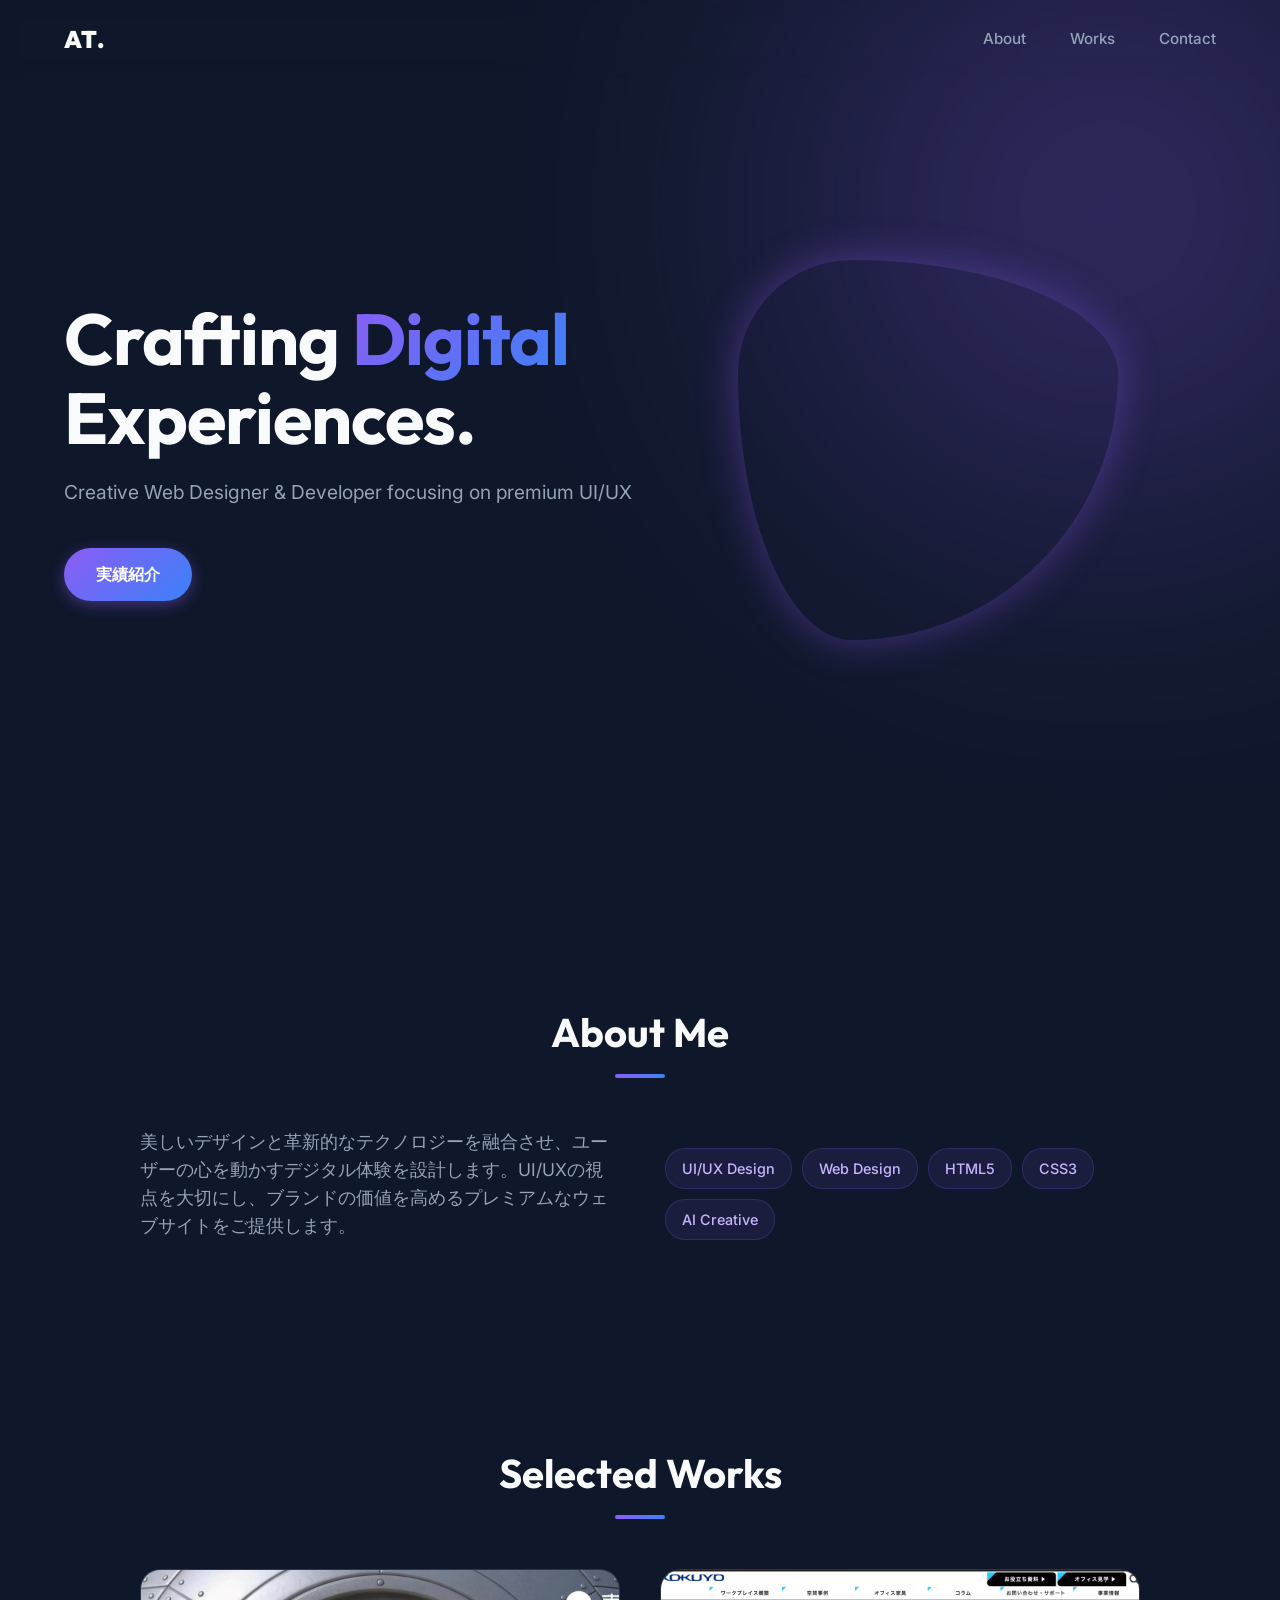
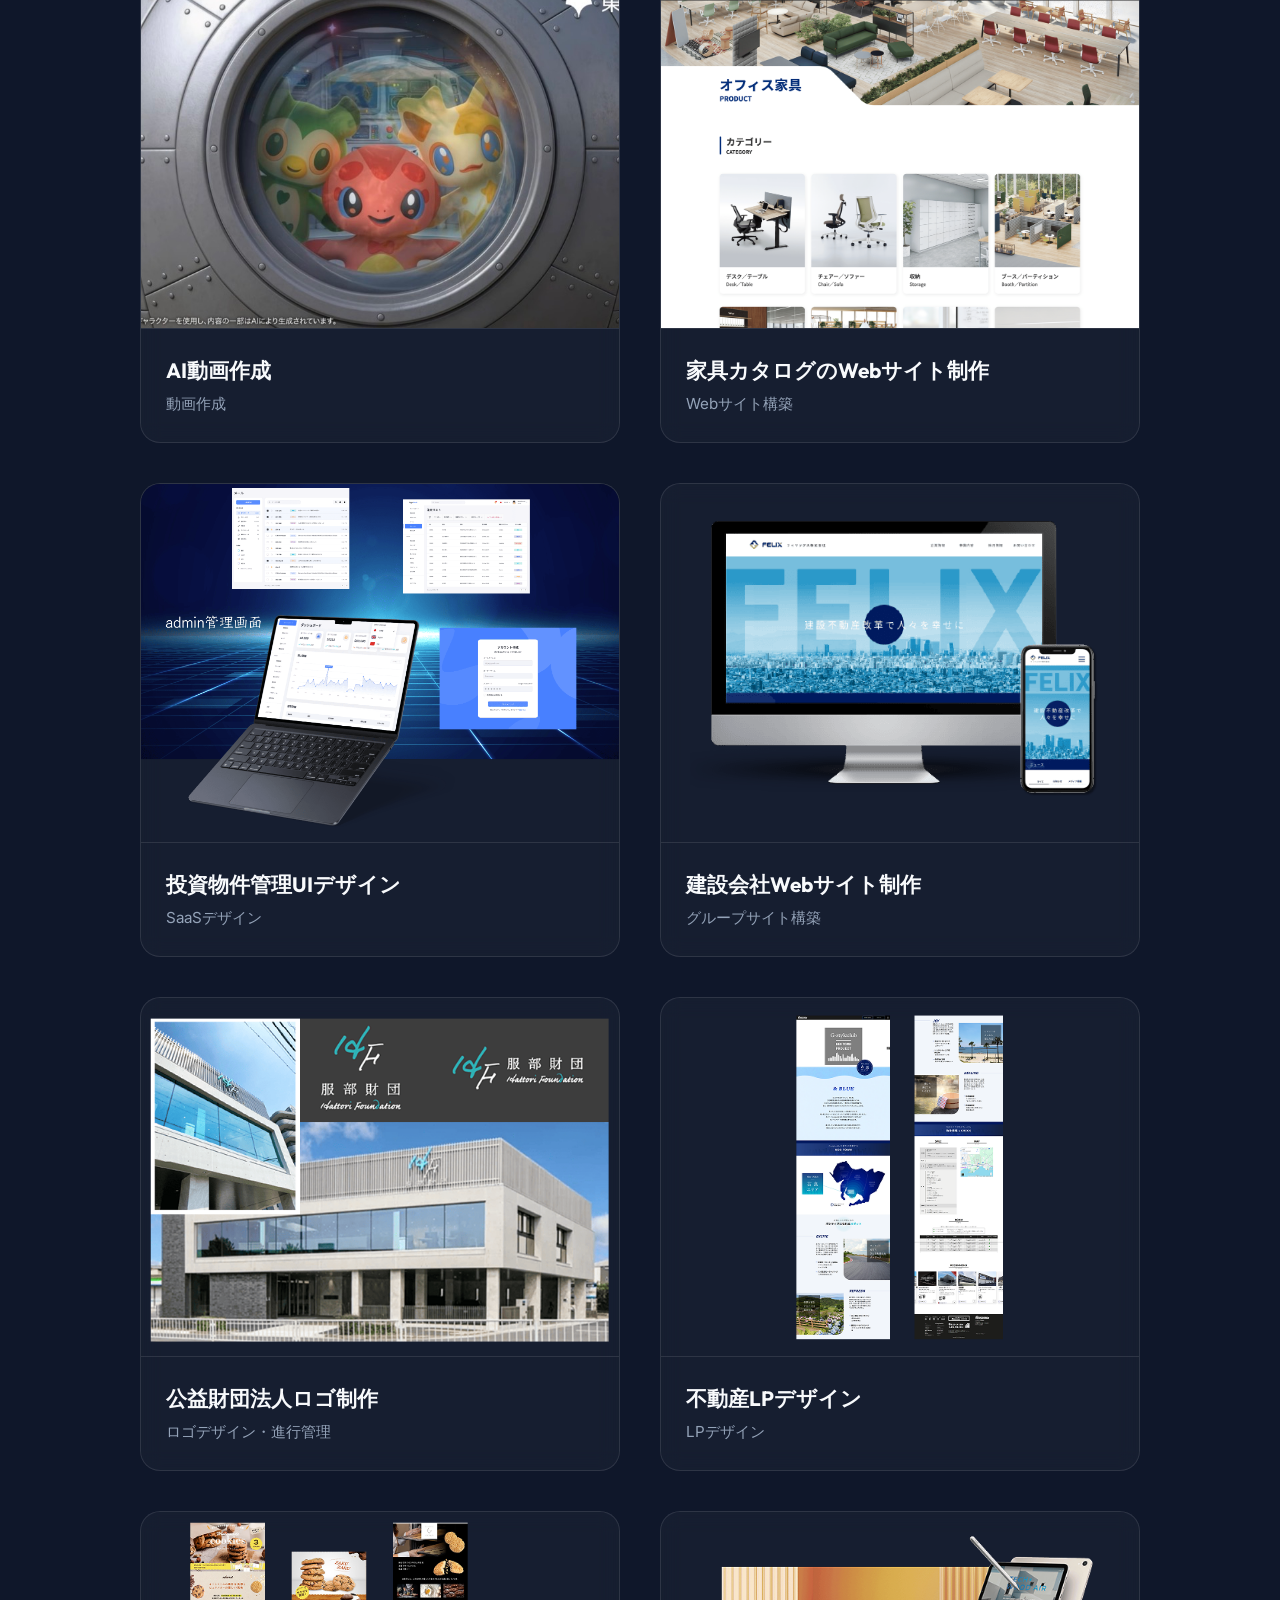
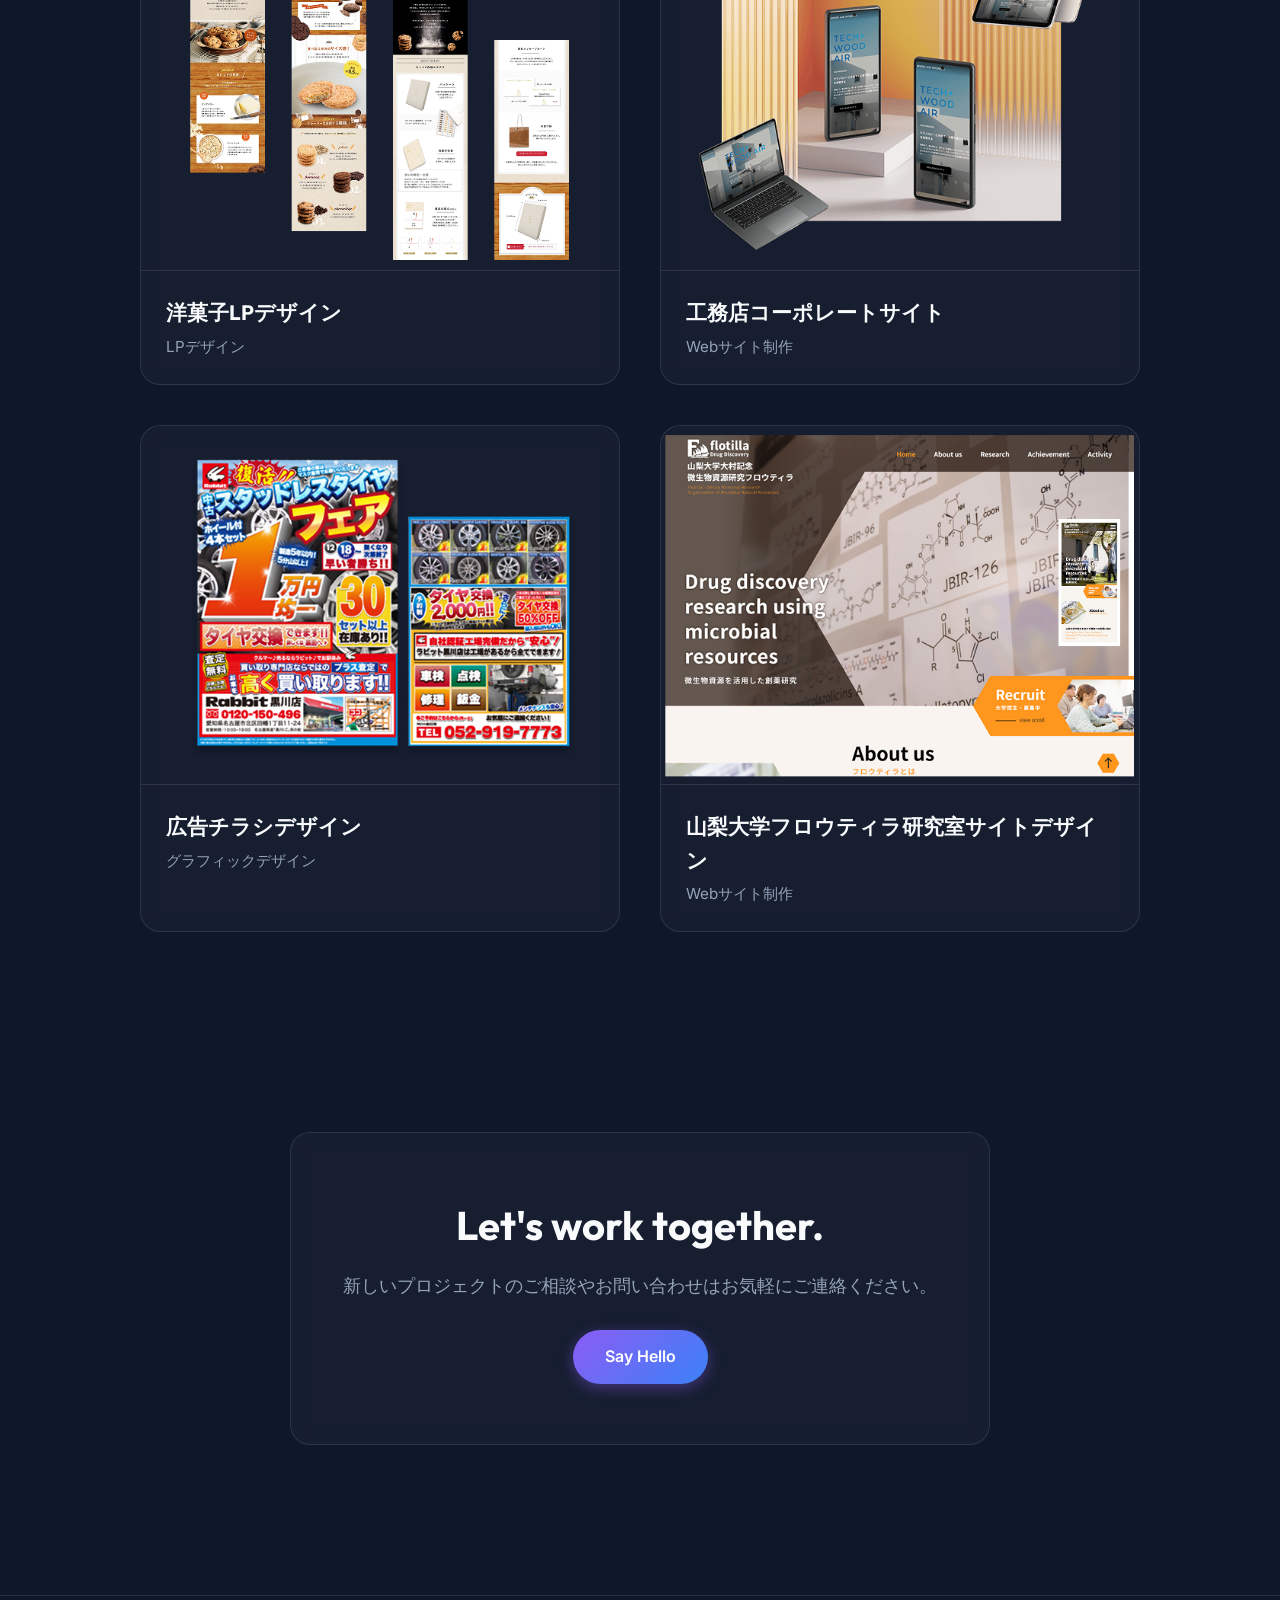
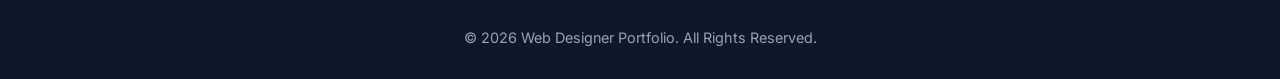
==== commit a3769fe8: "Add files via upload" ====
--- a/index.html
+++ b/index.html
@@ -102,8 +102,7 @@
                     <p>Webサイト構築</p>
                 </div>
             </div>
-            <!-- Work 3 (Hidden) -->
-            <!--
+            <!-- Work 3 -->
             <div class="work-card glass fade-in">
                 <a href="project-3.html" class="work-link">
                     <div class="work-img">
@@ -118,7 +117,6 @@
                     <p>SaaSデザイン</p>
                 </div>
             </div>
-            -->
             <!-- Work 4 -->
             <div class="work-card glass fade-in">
                 <a href="project-4.html" class="work-link">
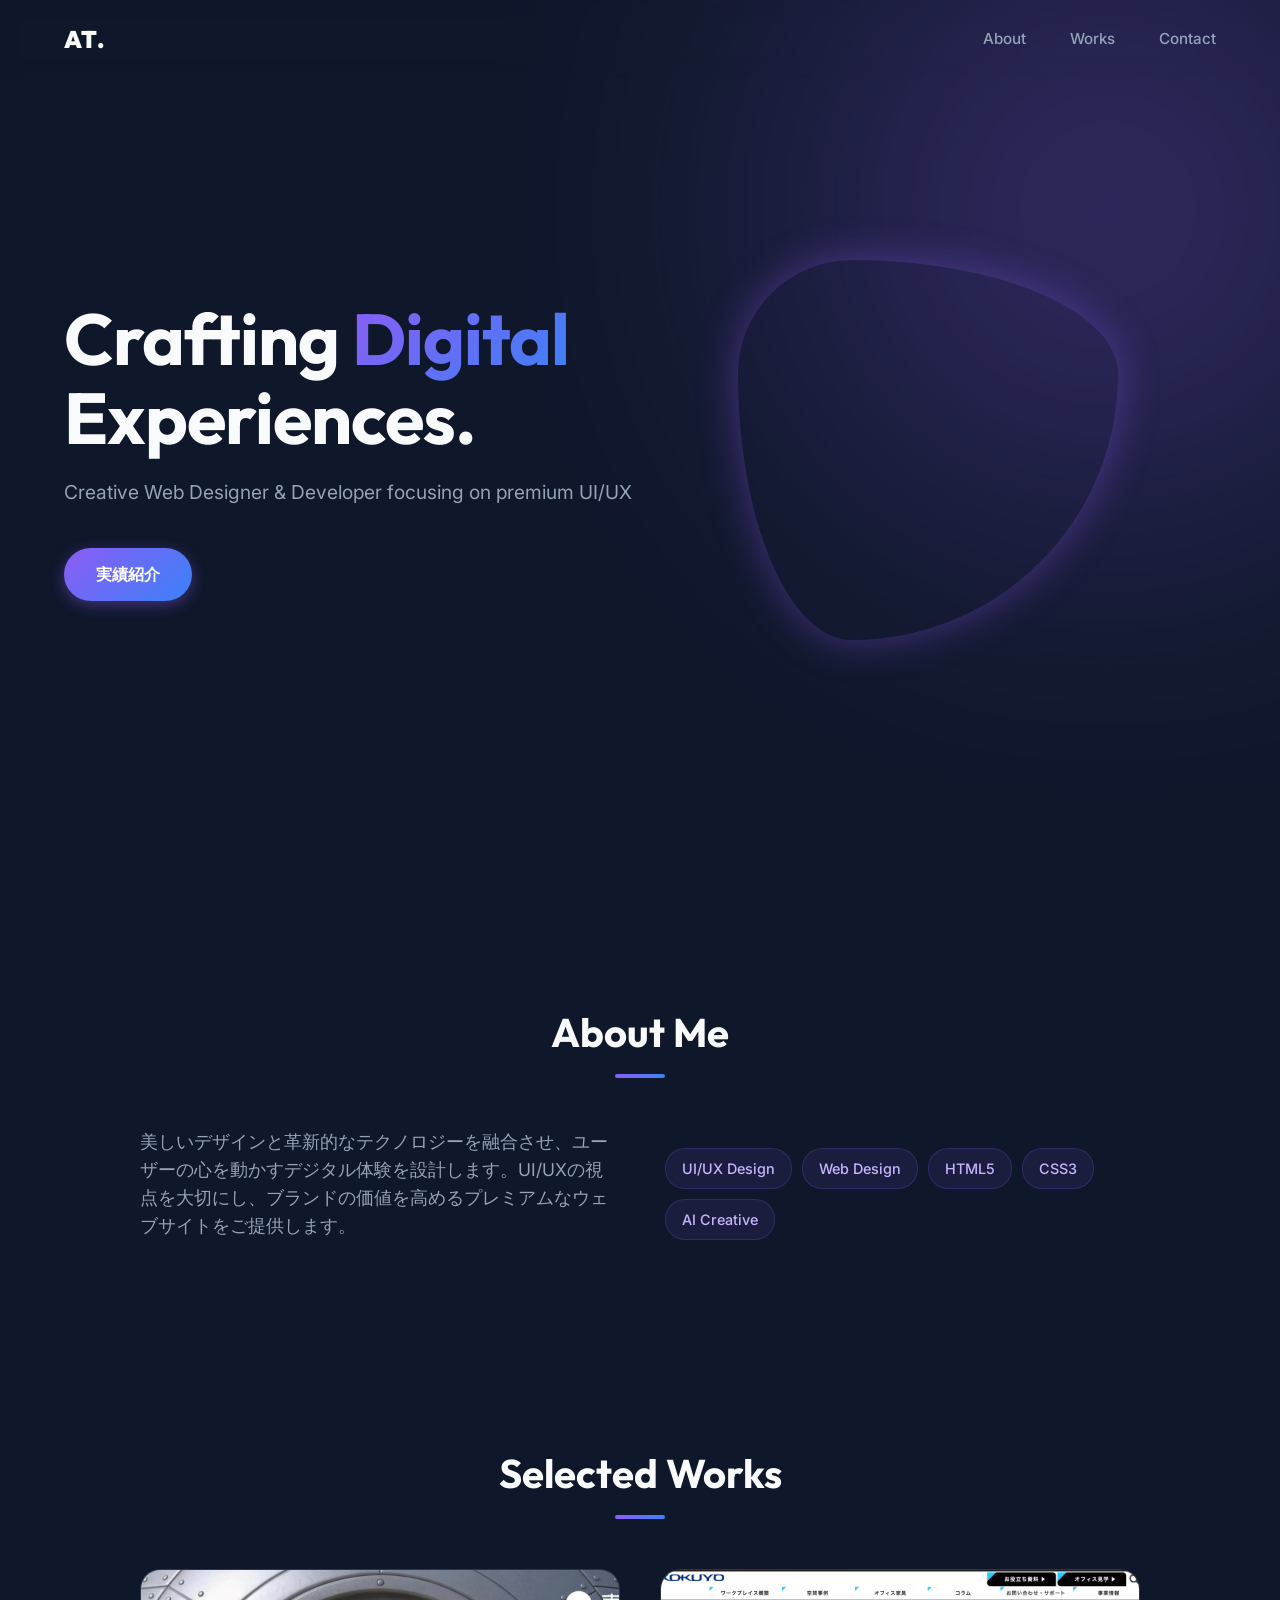
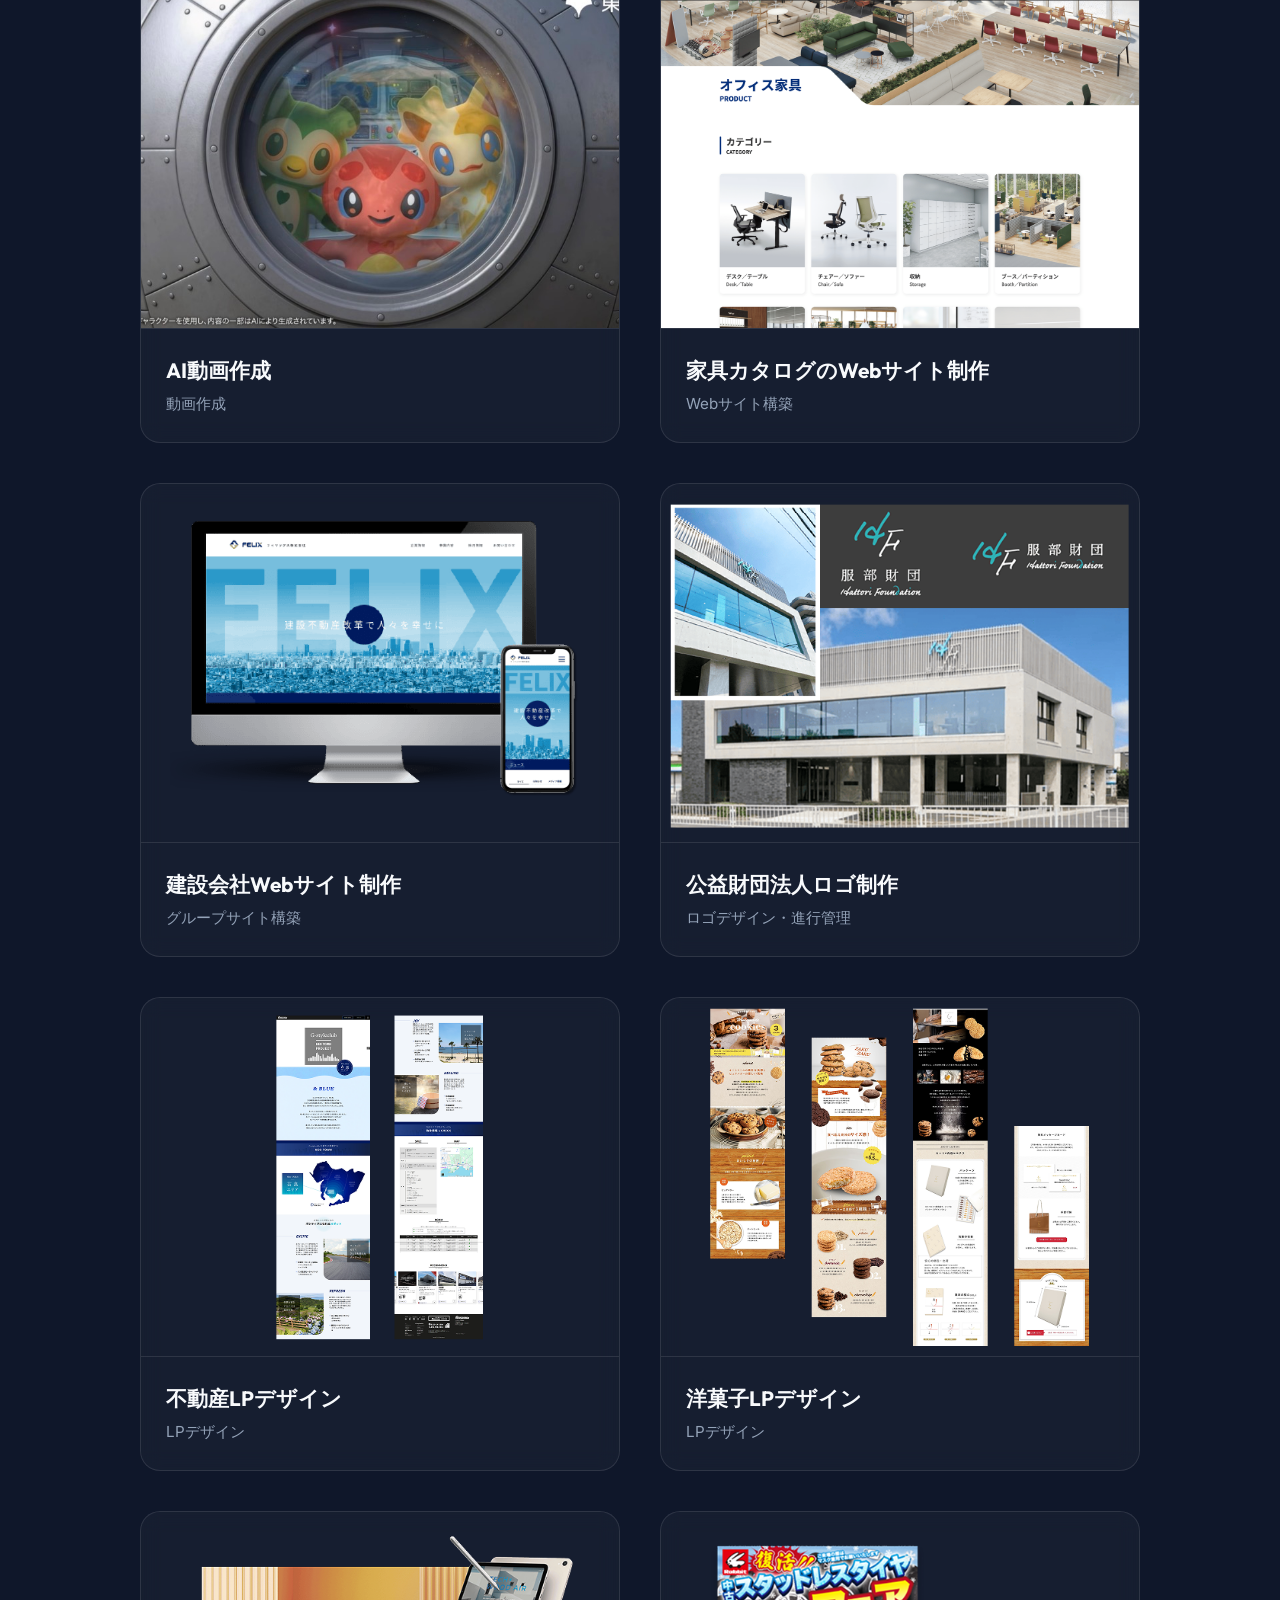
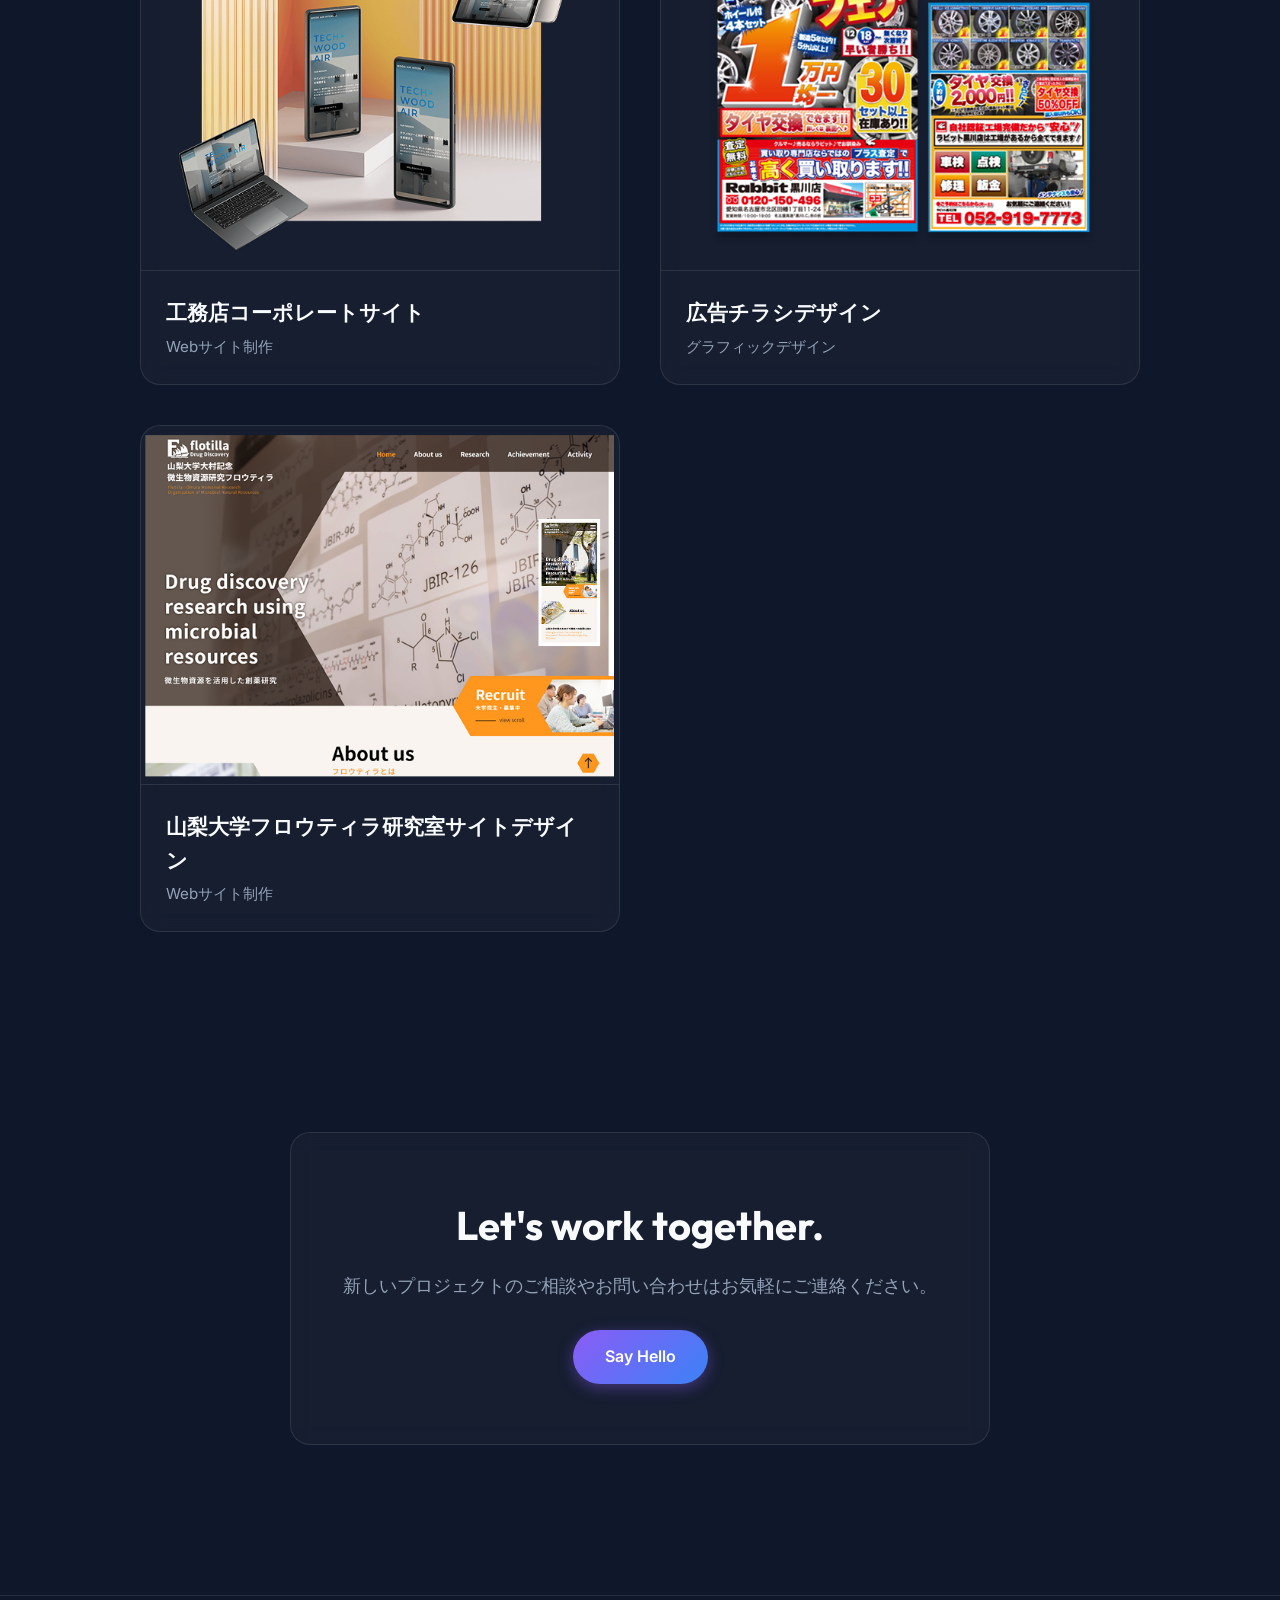
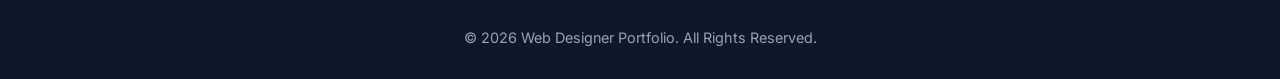
==== commit f0256a5a: "Add files via upload" ====
--- a/index.html
+++ b/index.html
@@ -103,7 +103,7 @@
                 </div>
             </div>
             <!-- Work 3 -->
-            <div class="work-card glass fade-in">
+            <!-- <div class="work-card glass fade-in">
                 <a href="project-3.html" class="work-link">
                     <div class="work-img">
                         <img src="images/works3.png" alt="Project 1" loading="lazy" decoding="async">
@@ -116,7 +116,7 @@
                     <h3>投資物件管理UIデザイン</h3>
                     <p>SaaSデザイン</p>
                 </div>
-            </div>
+            </div> -->
             <!-- Work 4 -->
             <div class="work-card glass fade-in">
                 <a href="project-4.html" class="work-link">
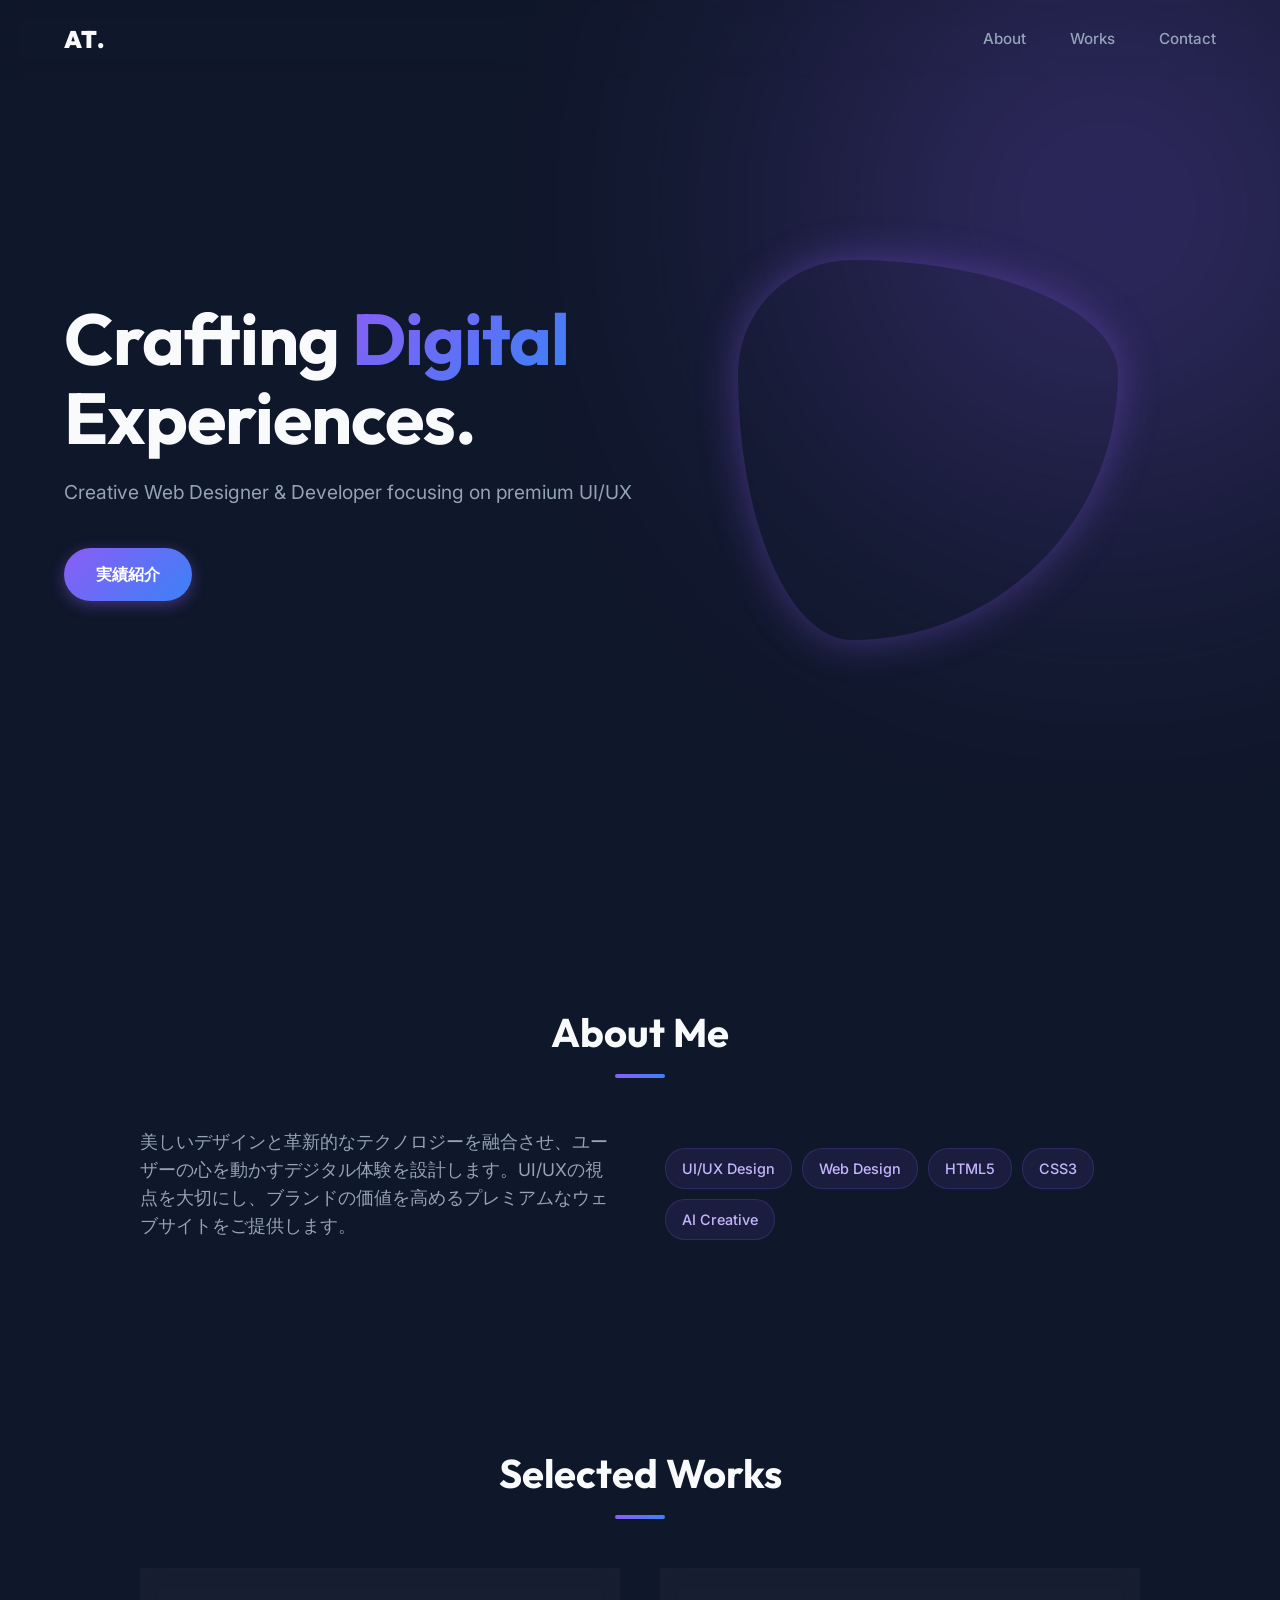
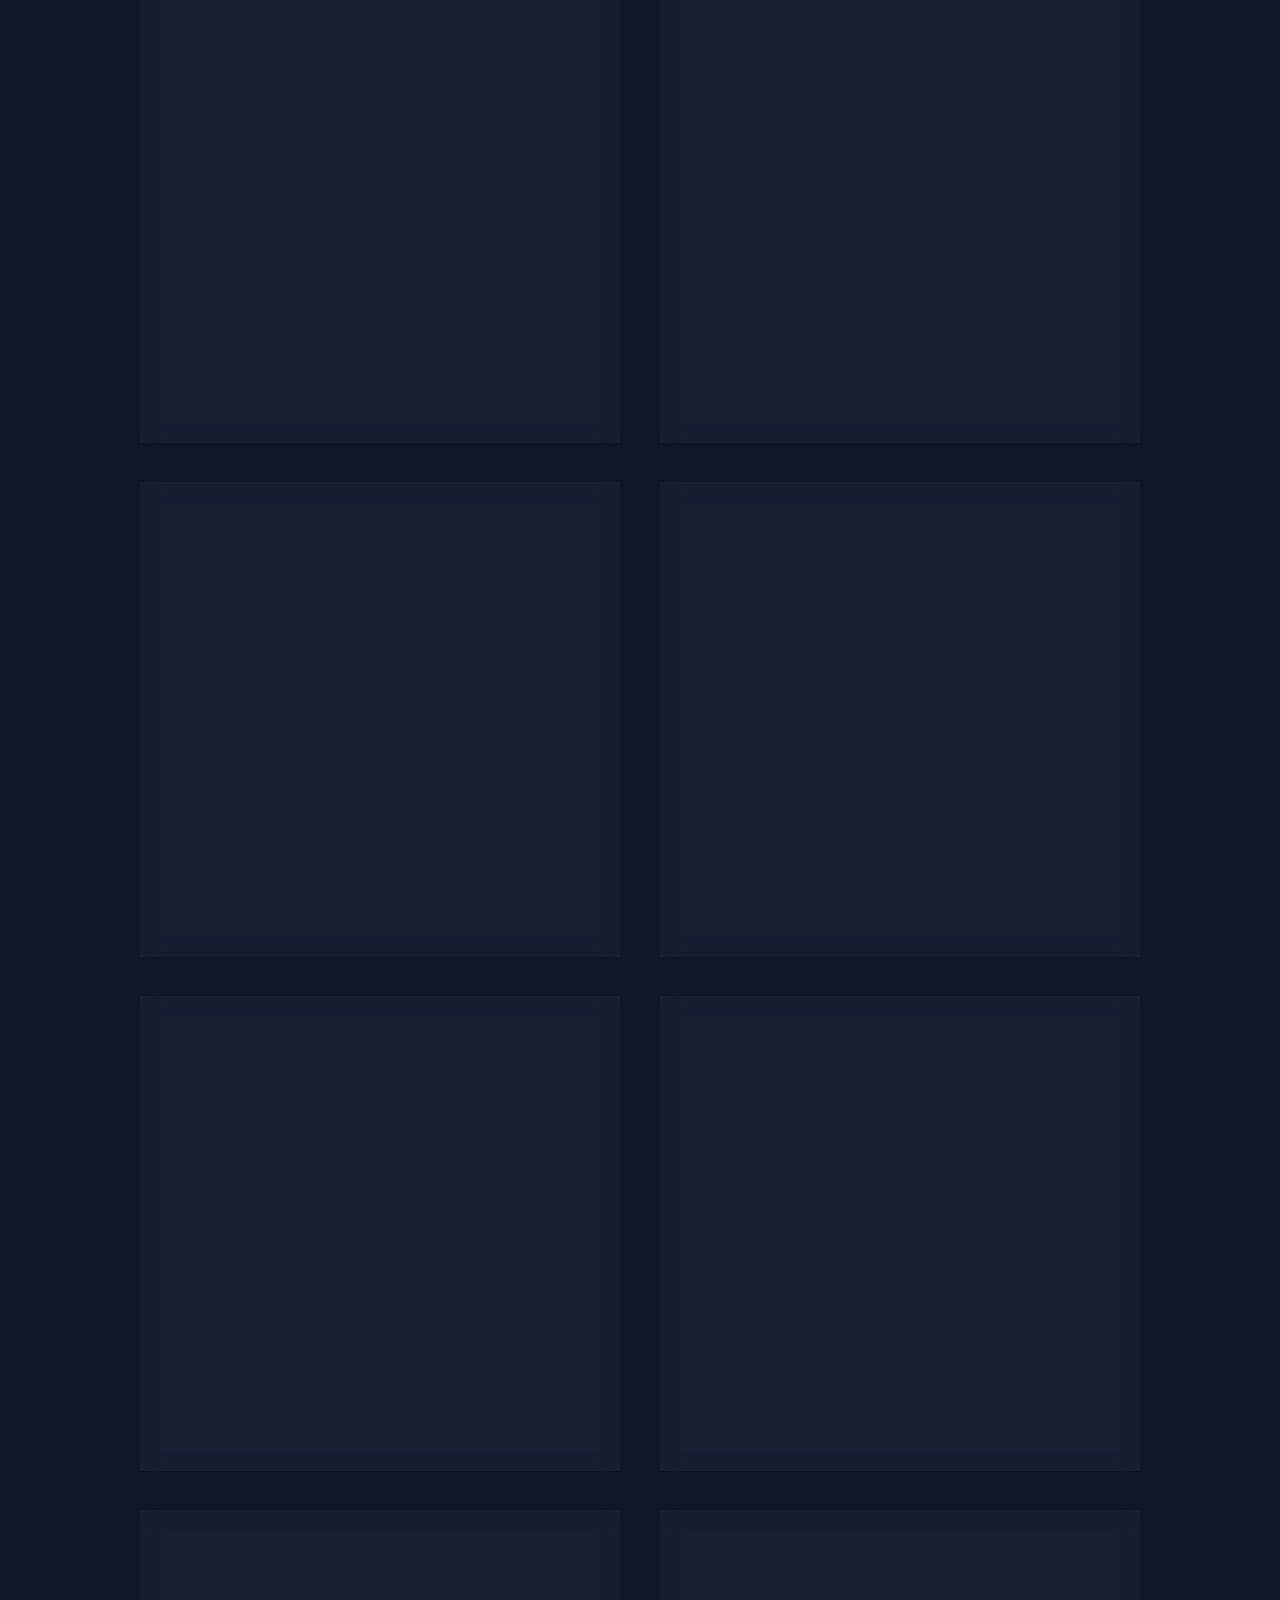
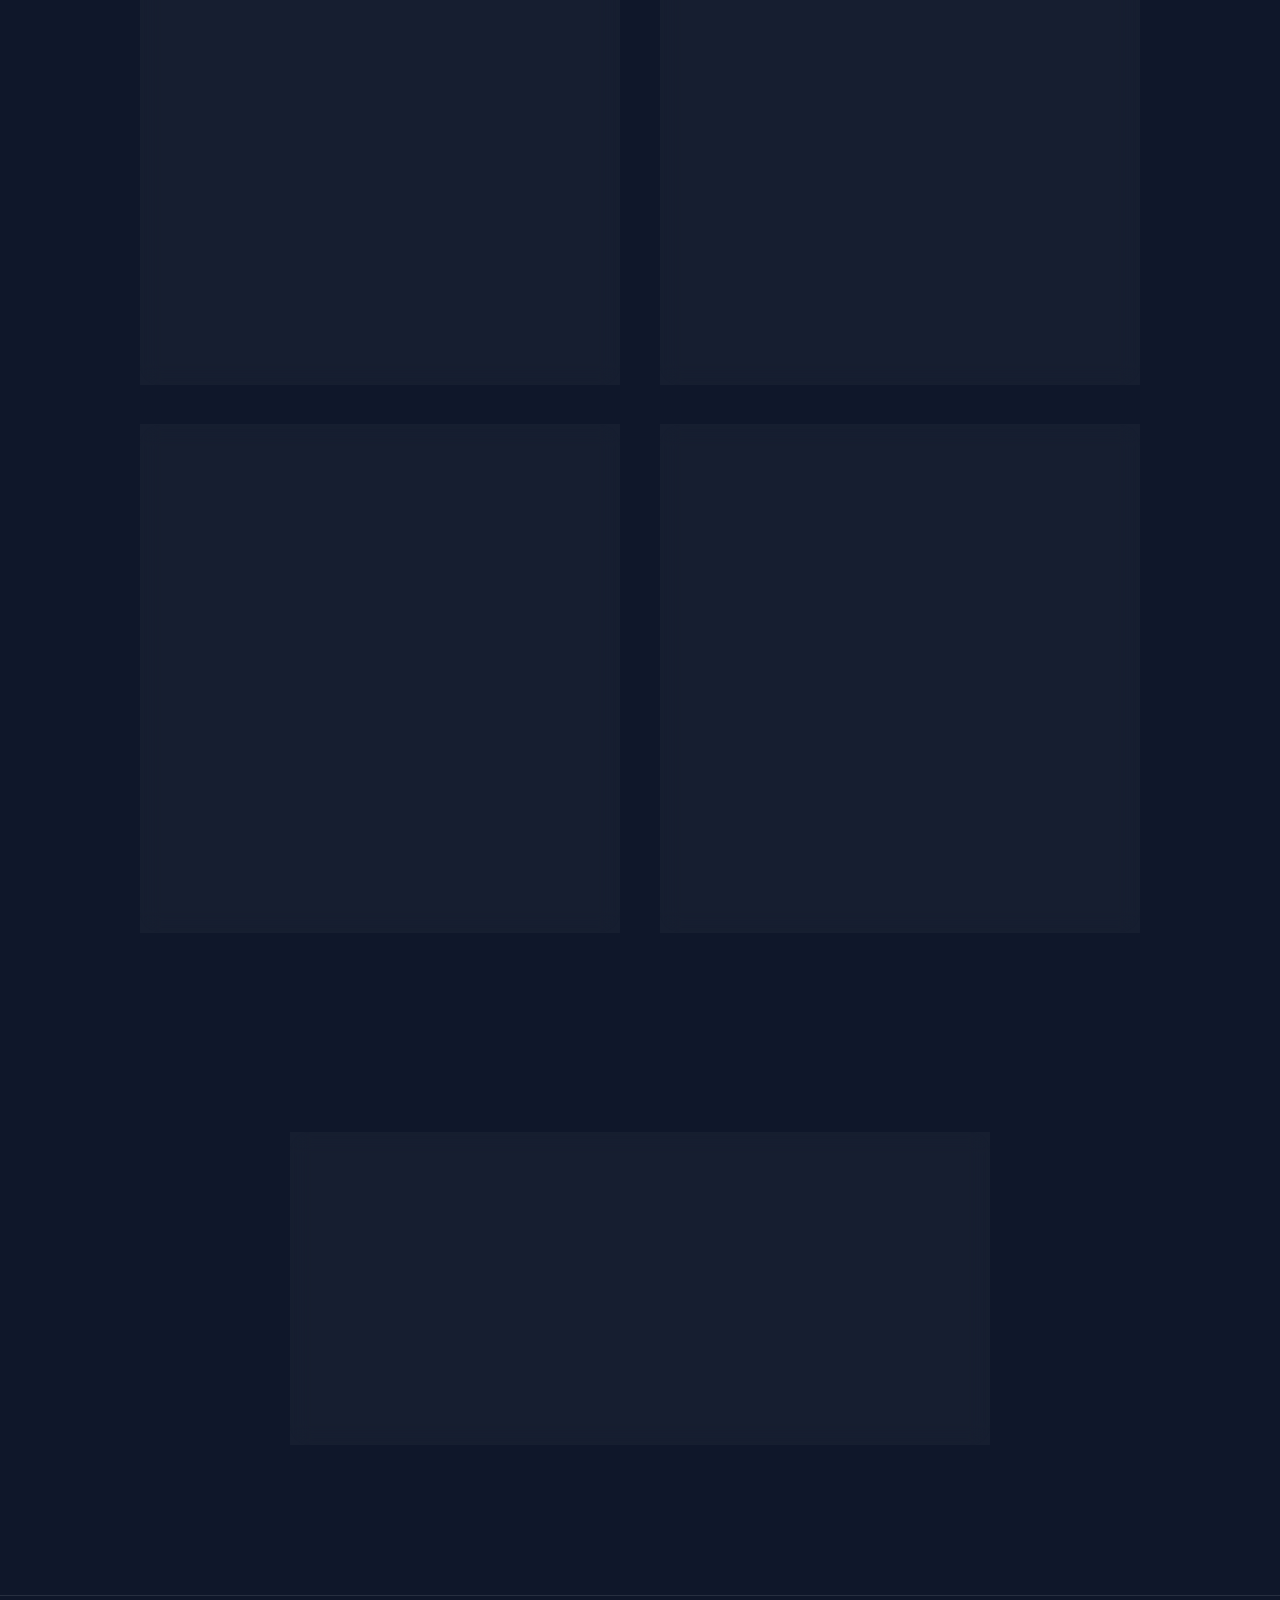
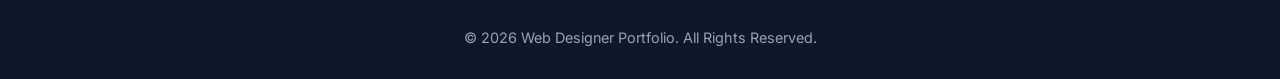
==== commit 48bfe98c: "Add files via upload" ====
--- a/index.html
+++ b/index.html
@@ -103,7 +103,7 @@
                 </div>
             </div>
             <!-- Work 3 -->
-            <!-- <div class="work-card glass fade-in">
+            <div class="work-card glass fade-in">
                 <a href="project-3.html" class="work-link">
                     <div class="work-img">
                         <img src="images/works3.png" alt="Project 1" loading="lazy" decoding="async">
@@ -116,7 +116,7 @@
                     <h3>投資物件管理UIデザイン</h3>
                     <p>SaaSデザイン</p>
                 </div>
-            </div> -->
+            </div>
             <!-- Work 4 -->
             <div class="work-card glass fade-in">
                 <a href="project-4.html" class="work-link">
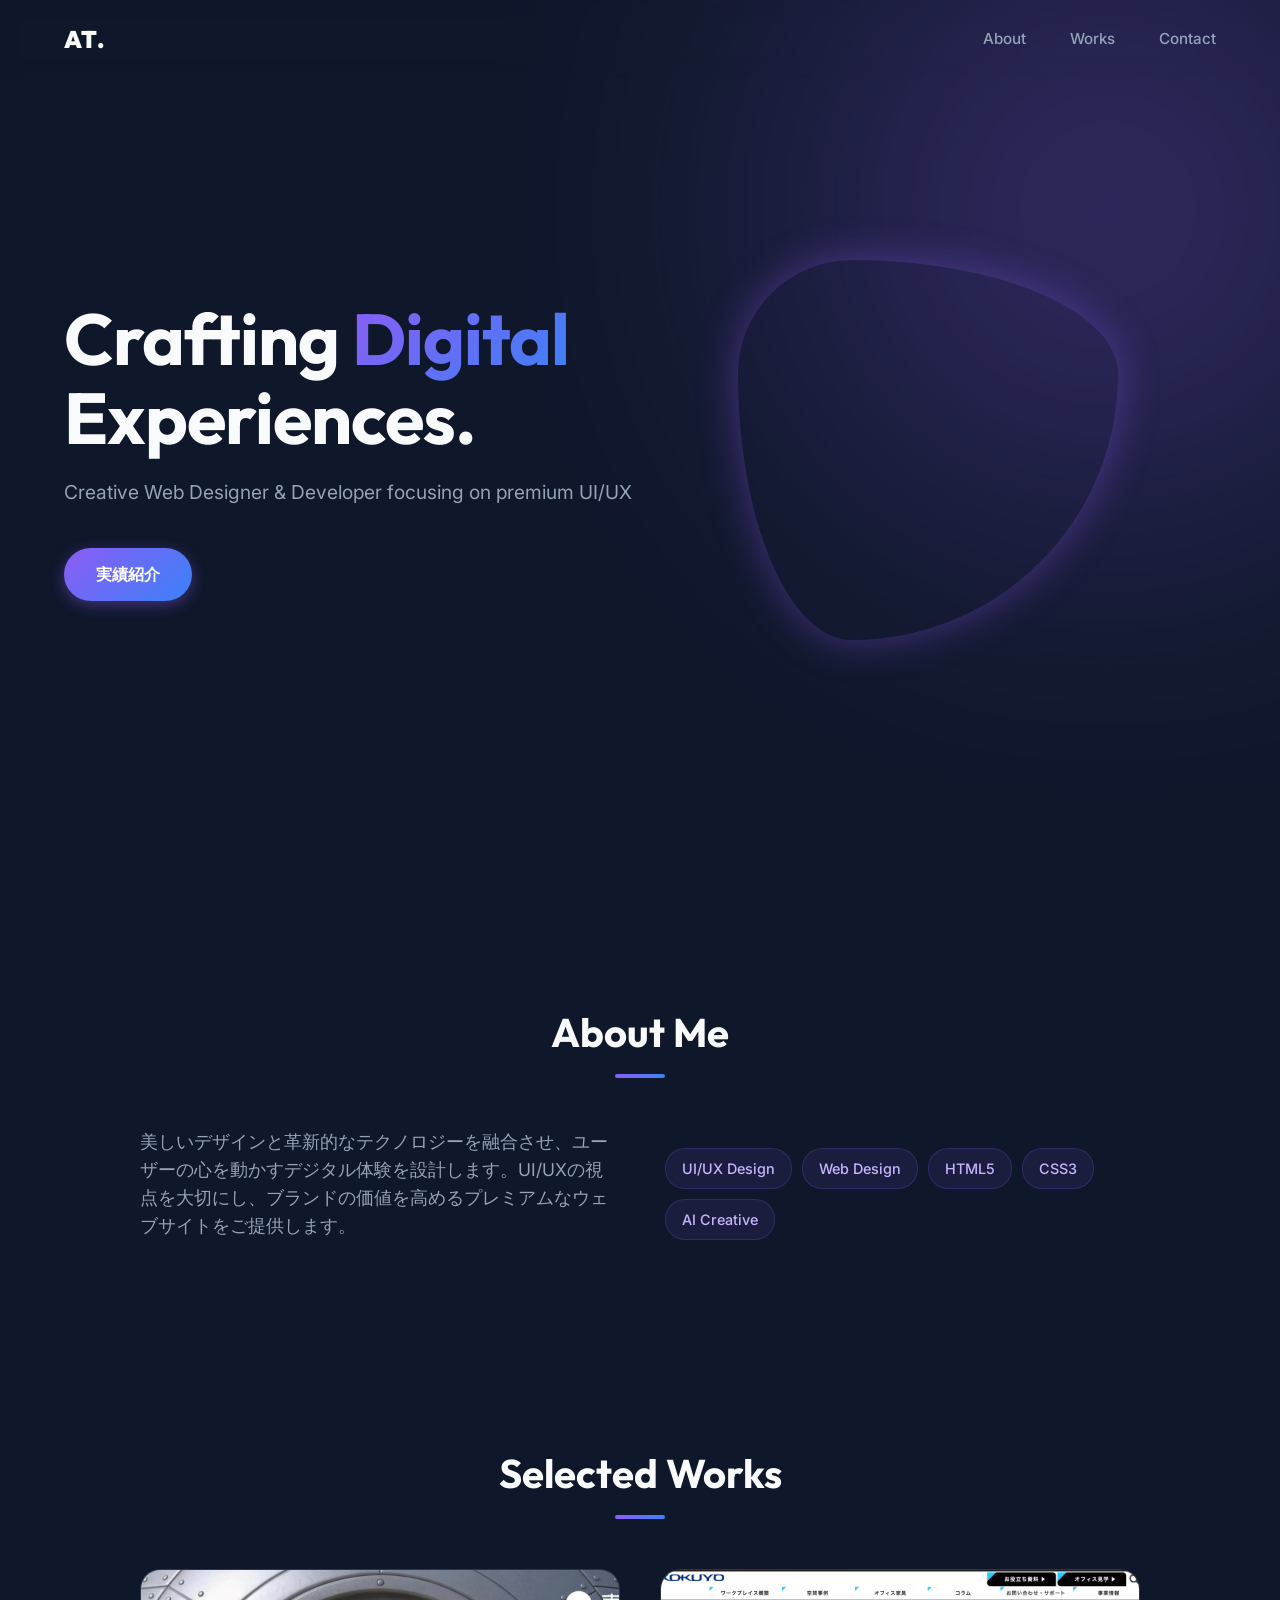
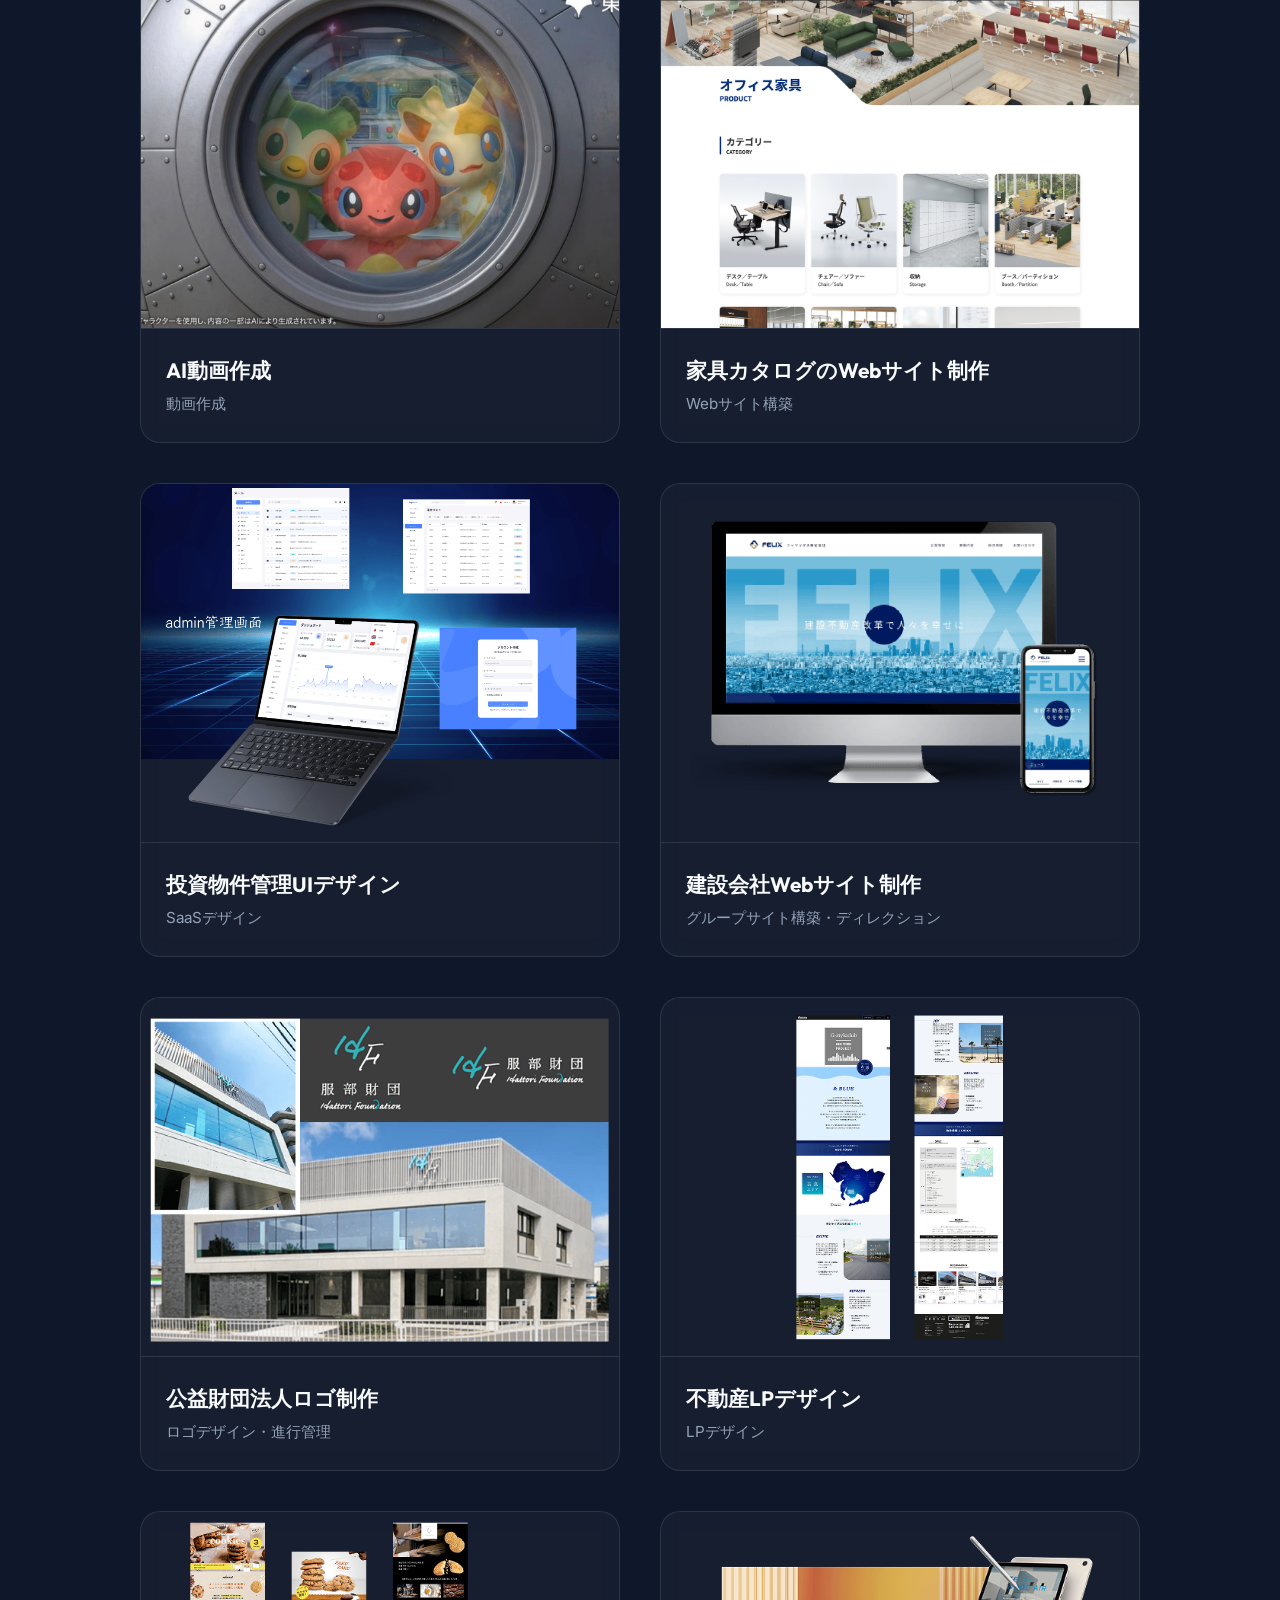
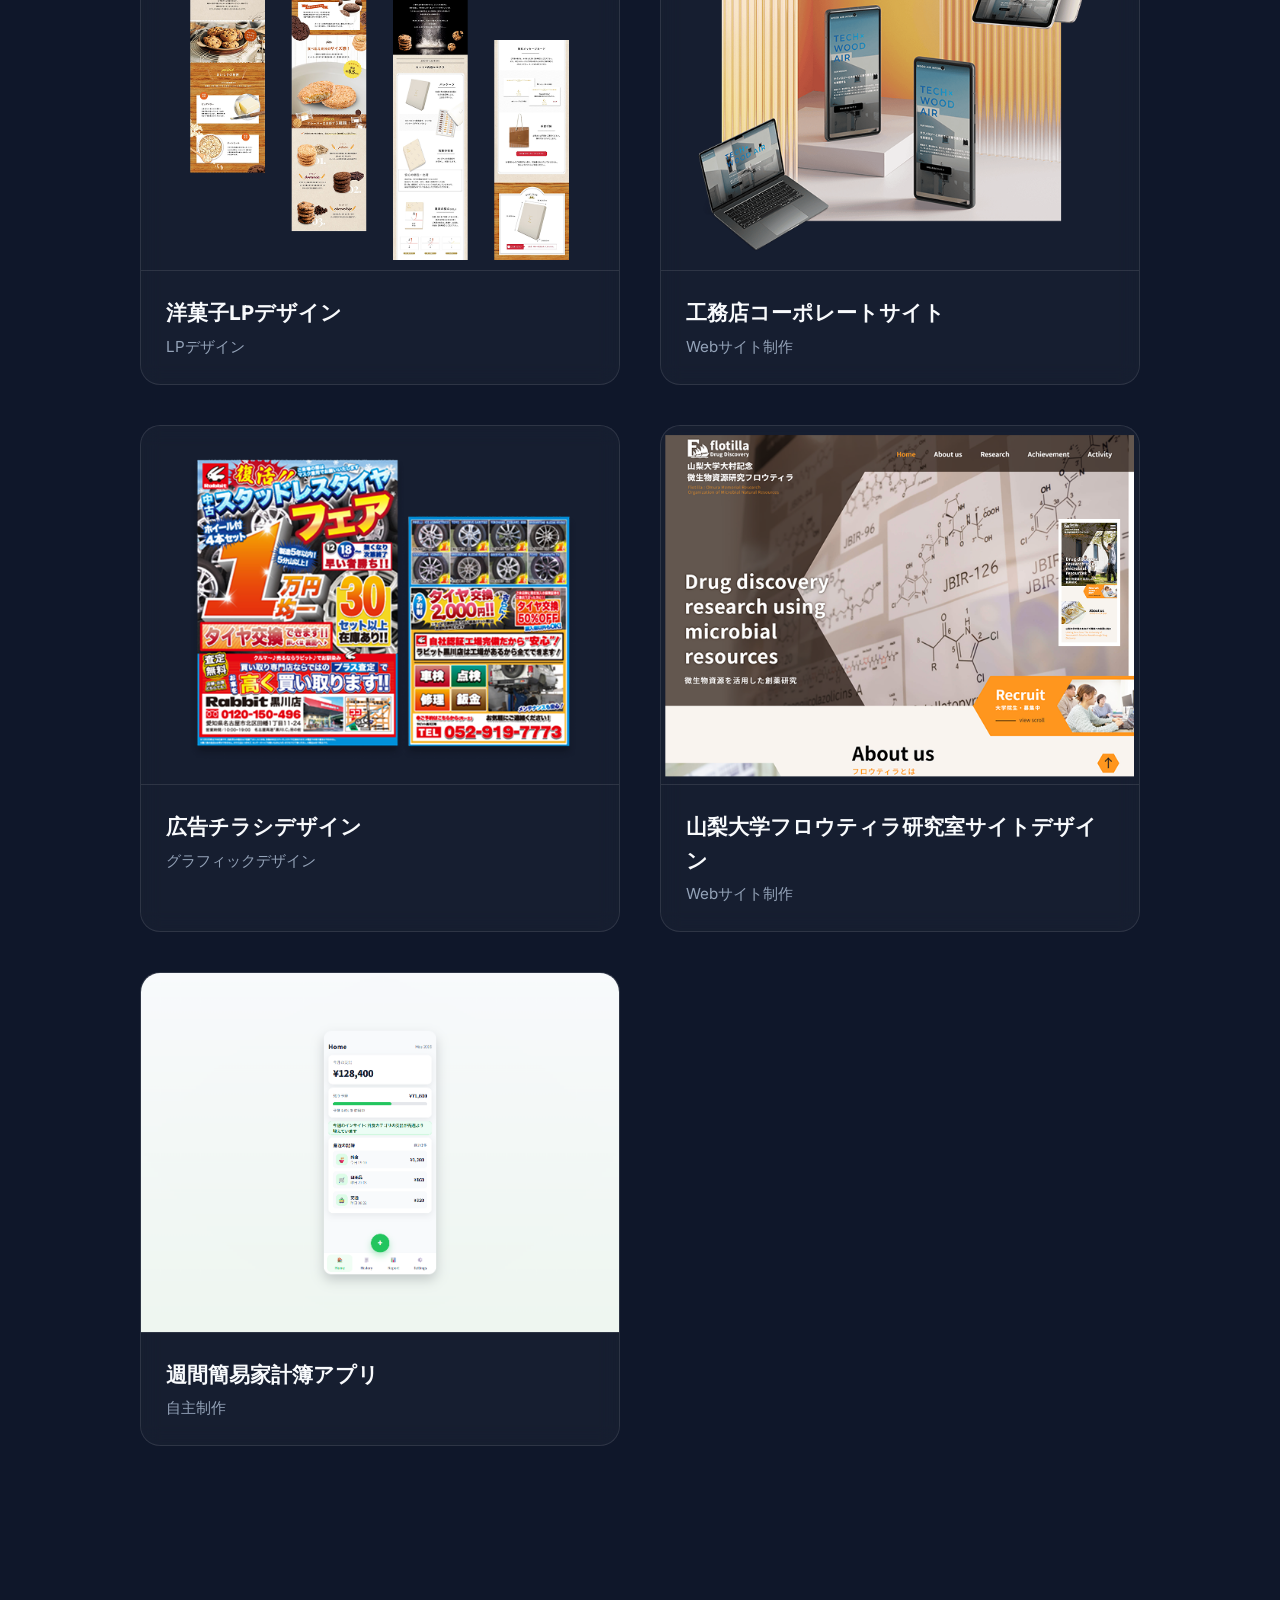
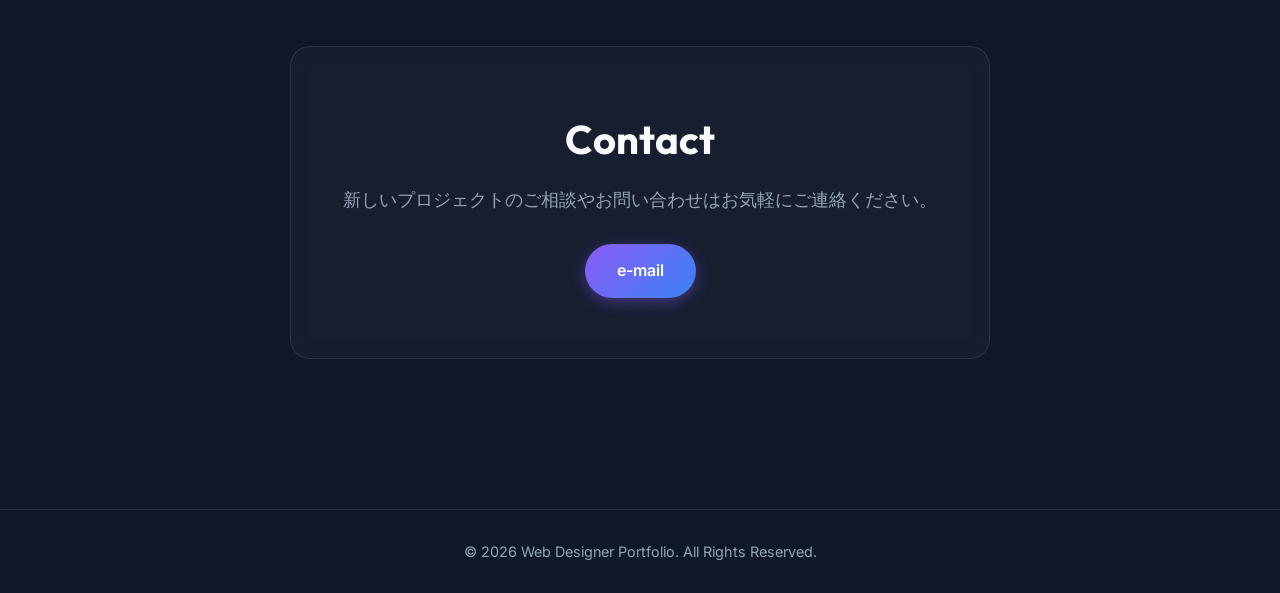
==== commit 99abdec2: "Add files via upload" ====
--- a/index.html
+++ b/index.html
@@ -129,7 +129,7 @@
                 </a>
                 <div class="work-info">
                     <h3>建設会社Webサイト制作</h3>
-                    <p>グループサイト構築</p>
+                    <p>グループサイト構築・ディレクション</p>
                 </div>
             </div>
             <!-- Work 5 -->
@@ -197,15 +197,36 @@
                     <p>Webサイト制作</p>
                 </div>
             </div>
+
+             <!-- Work 11 -->
+            <div class="work-card no-hover glass fade-in">
+                <a href="https://at-designs0000.github.io/household-budgeting-app/" target="_blank" rel="noopener noreferrer" class="work-link">
+                    <div class="work-img">
+                        <img src="images/budget-app.png" alt="Project 10" loading="lazy" decoding="async">
+                        <div class="work-overlay">
+                            <span class="btn-icon">
+                                <svg xmlns="http://www.w3.org/2000/svg" width="20" height="20" viewBox="0 0 24 24" fill="none" stroke="currentColor" stroke-width="2" stroke-linecap="round" stroke-linejoin="round">
+                                    <path d="M18 13v6a2 2 0 0 1-2 2H5a2 2 0 0 1-2-2V8a2 2 0 0 1 2-2h6"></path>
+                                    <polyline points="15 3 21 3 21 9"></polyline>
+                                    <line x1="10" y1="14" x2="21" y2="3"></line>
+                                </svg>
+                            </span>
+                        </div>
+                    </div>
+                </a>
+                <div class="work-info">
+                    <h3>週間簡易家計簿アプリ</h3>
+                    <p>自主制作</p>
+                </div>
         </div>
     </section>
 
     <!-- Contact Section -->
     <section id="contact" class="contact section-padding">
         <div class="contact-card glass fade-in">
-            <h2>Let's work together.</h2>
+            <h2>Contact</h2>
             <p>新しいプロジェクトのご相談やお問い合わせはお気軽にご連絡ください。</p>
-            <a href="mailto:hello@example.com" class="btn primary-btn">Say Hello</a>
+            <a href="mailto:hello@example.com" class="btn primary-btn">e-mail</a>
         </div>
     </section>
 
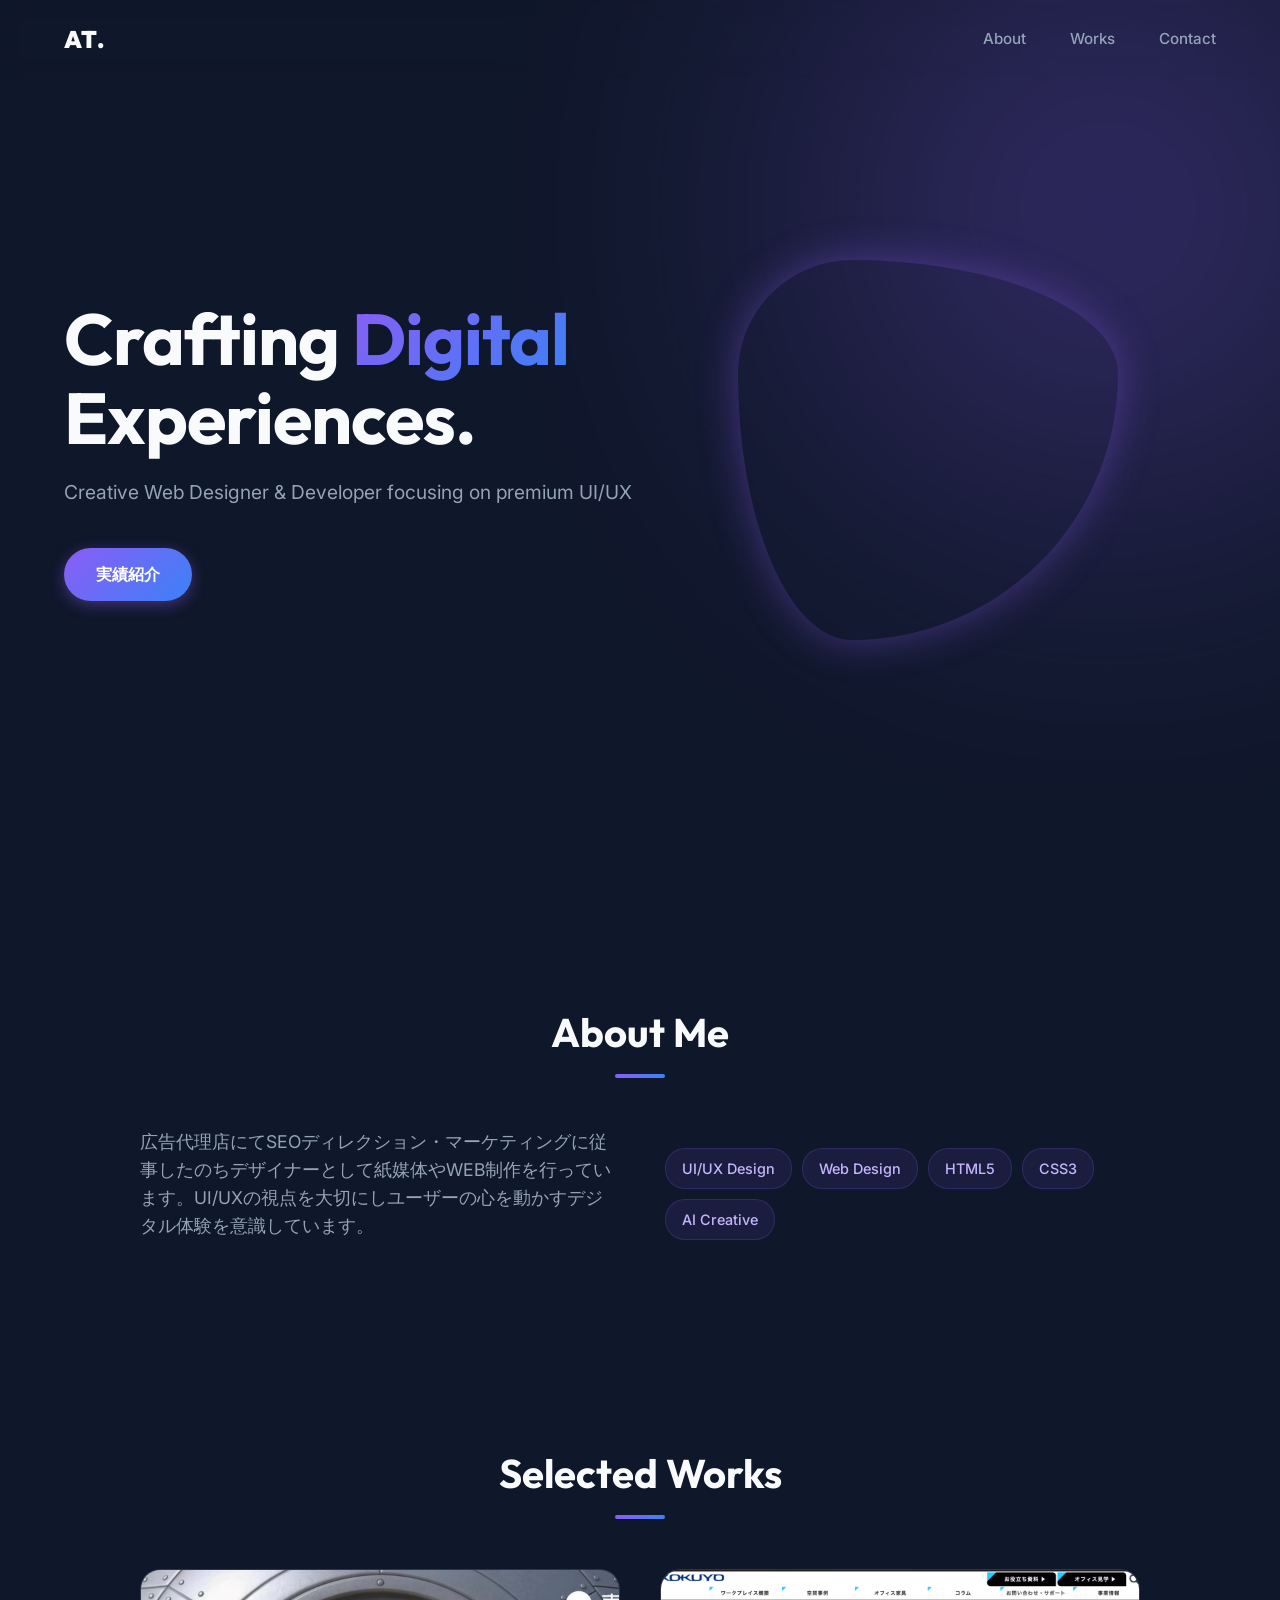
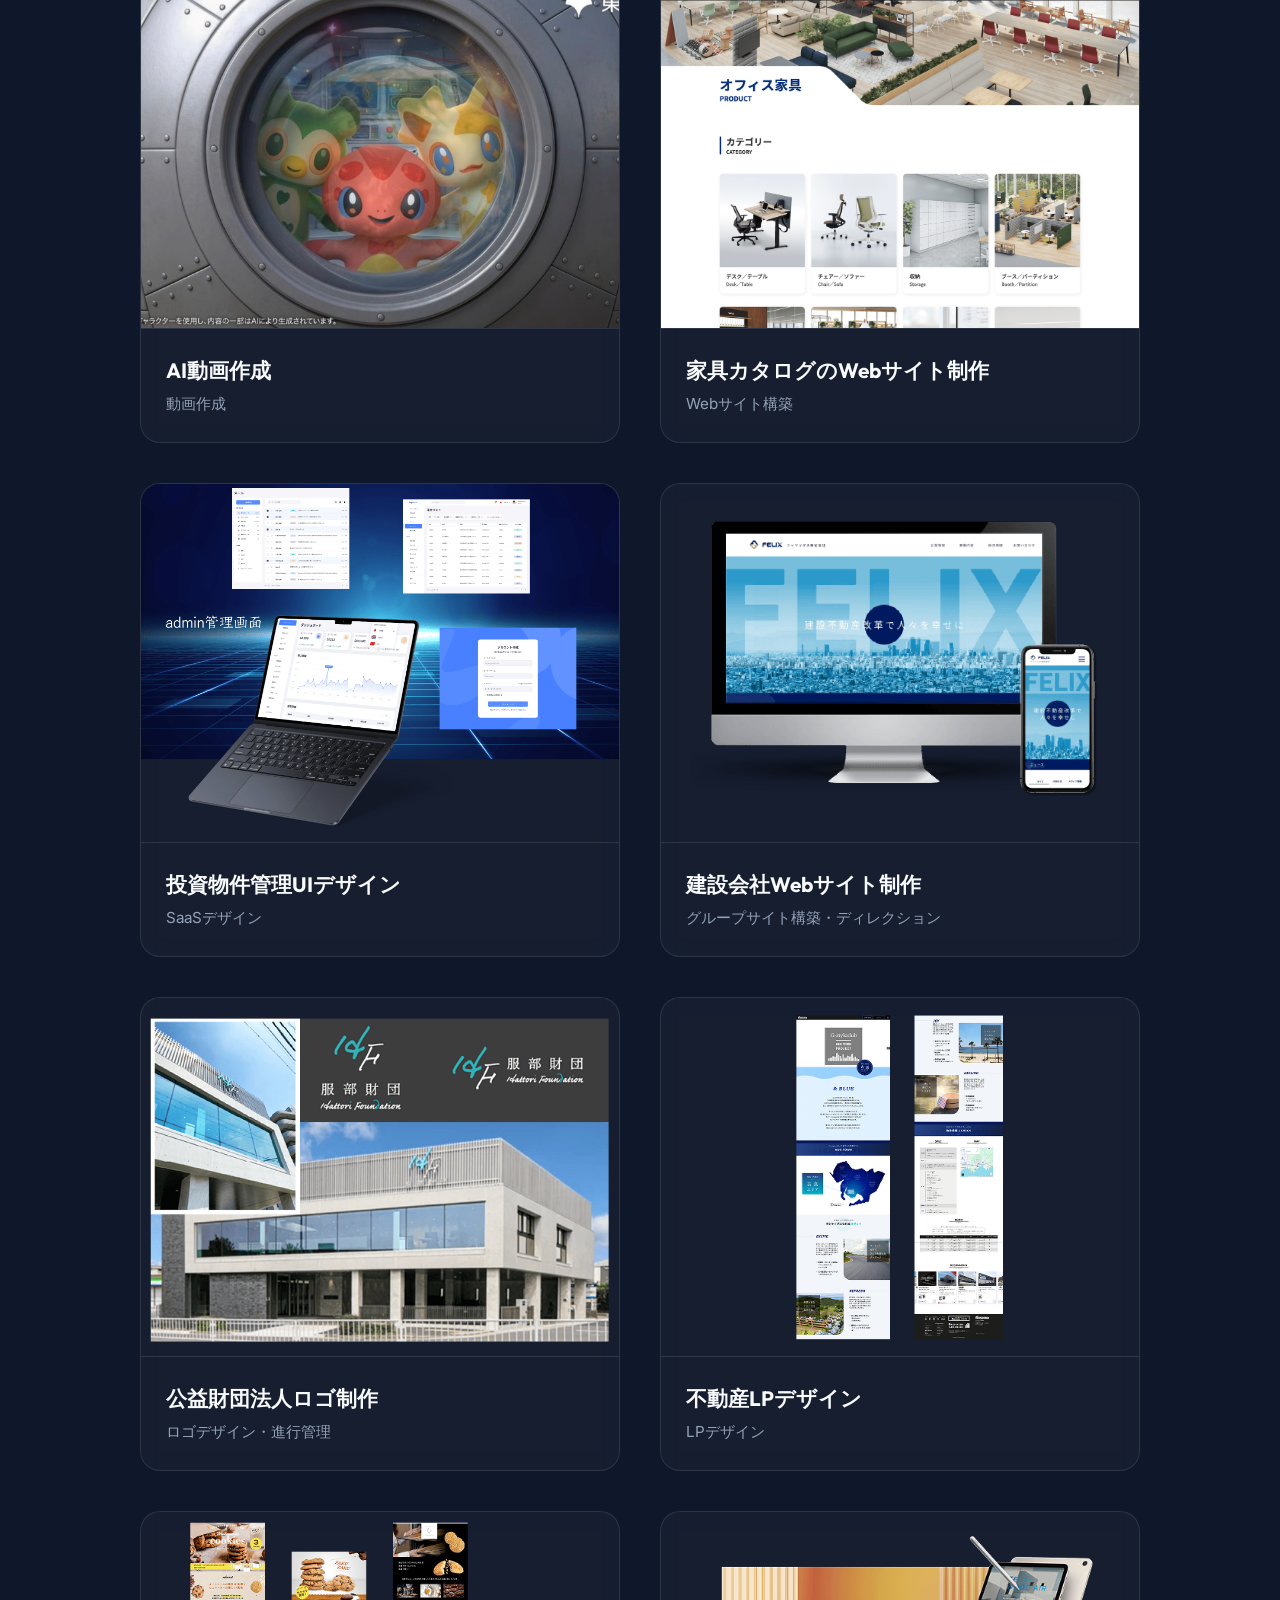
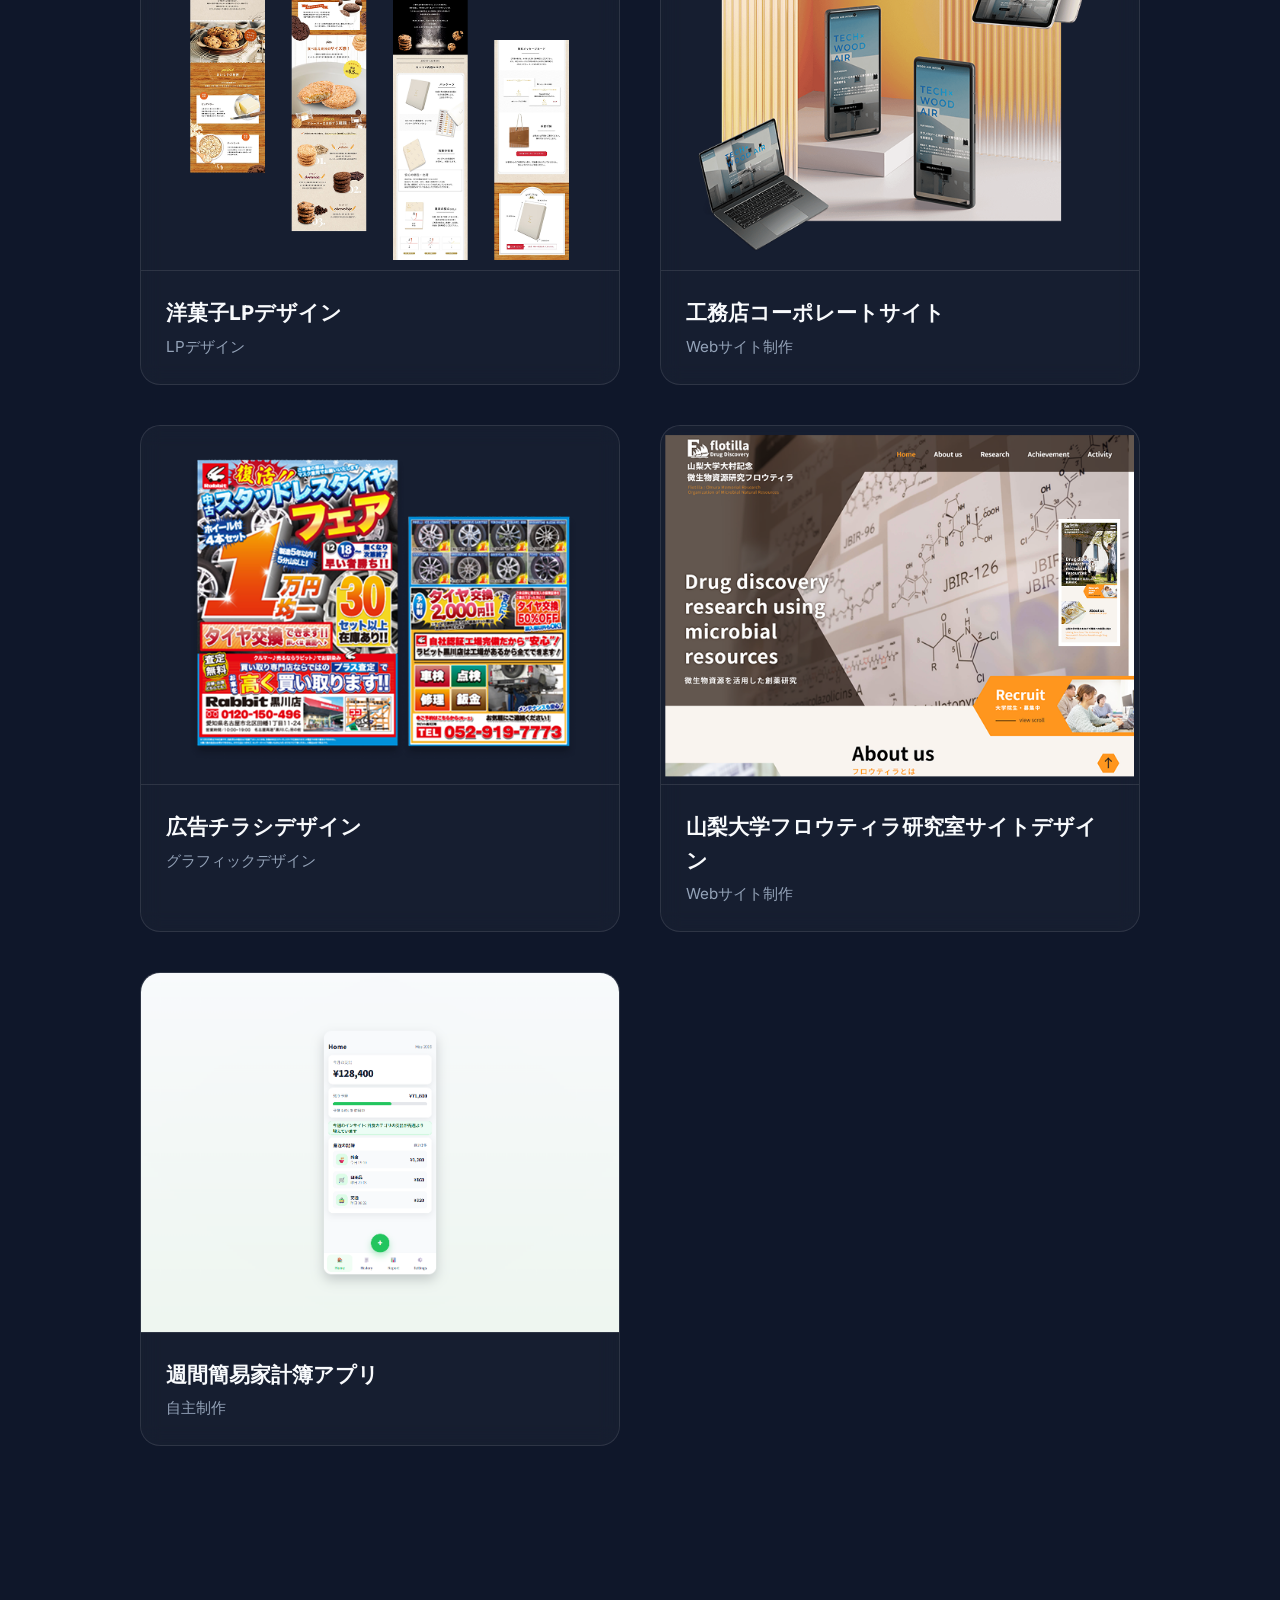
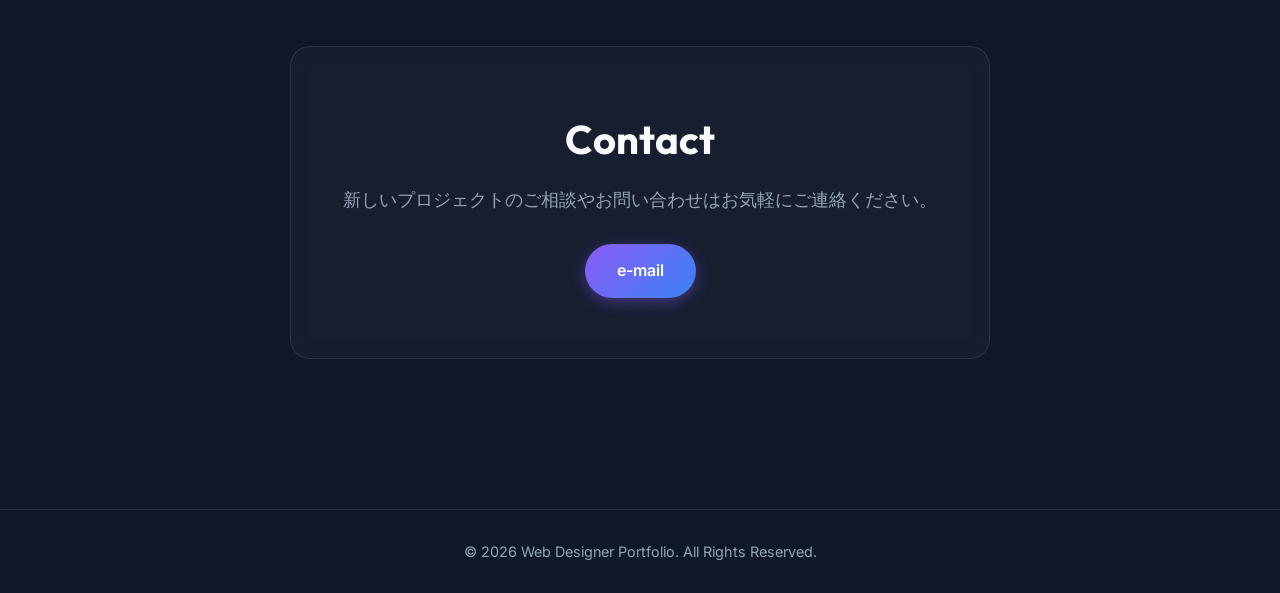
==== commit cc3253dd: "Add files via upload" ====
--- a/index.html
+++ b/index.html
@@ -53,7 +53,7 @@
         </div>
         <div class="about-grid">
             <div class="about-text fade-in">
-                <p>美しいデザインと革新的なテクノロジーを融合させ、ユーザーの心を動かすデジタル体験を設計します。UI/UXの視点を大切にし、ブランドの価値を高めるプレミアムなウェブサイトをご提供します。</p>
+                <p>広告代理店にてSEOディレクション・マーケティングに従事したのちデザイナーとして紙媒体やWEB制作を行っています。UI/UXの視点を大切にしユーザーの心を動かすデジタル体験を意識しています。</p>
             </div>
             <div class="skills fade-in">
                 <div class="skill-tag">UI/UX Design</div>
